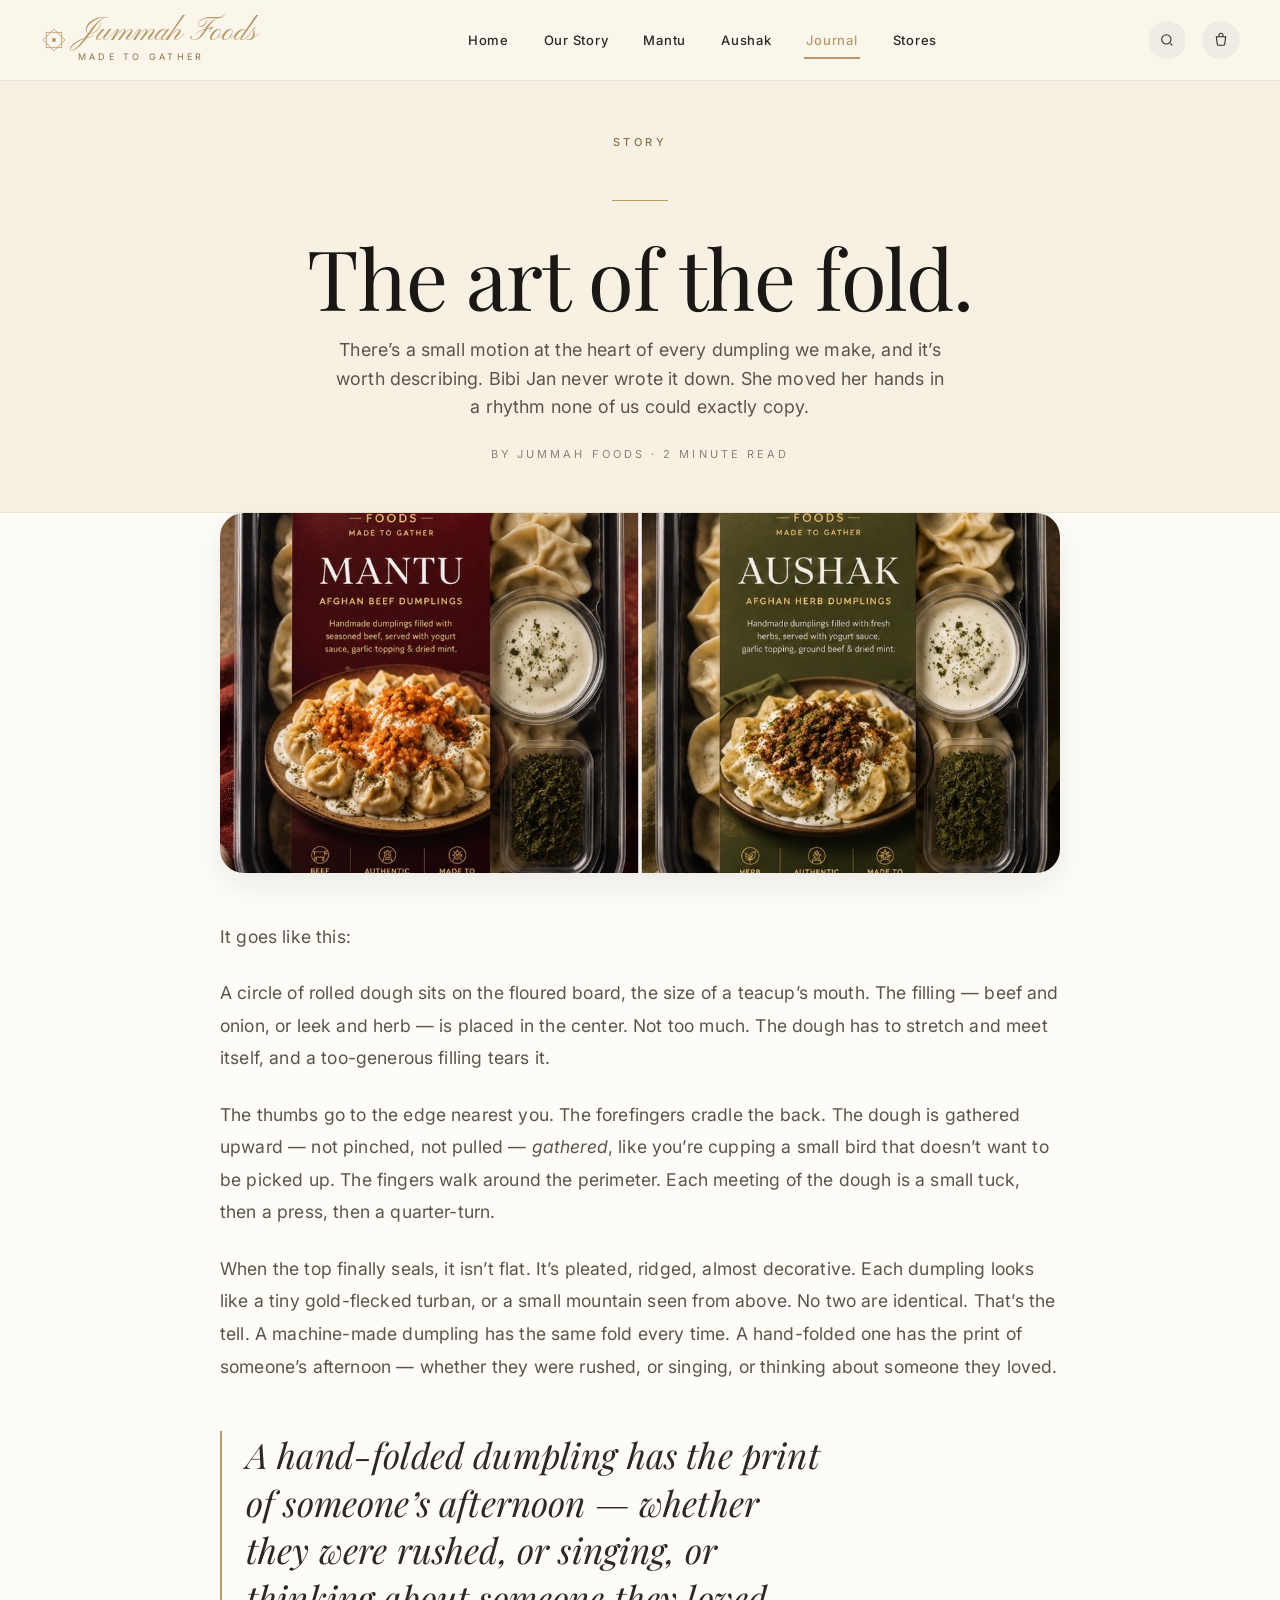
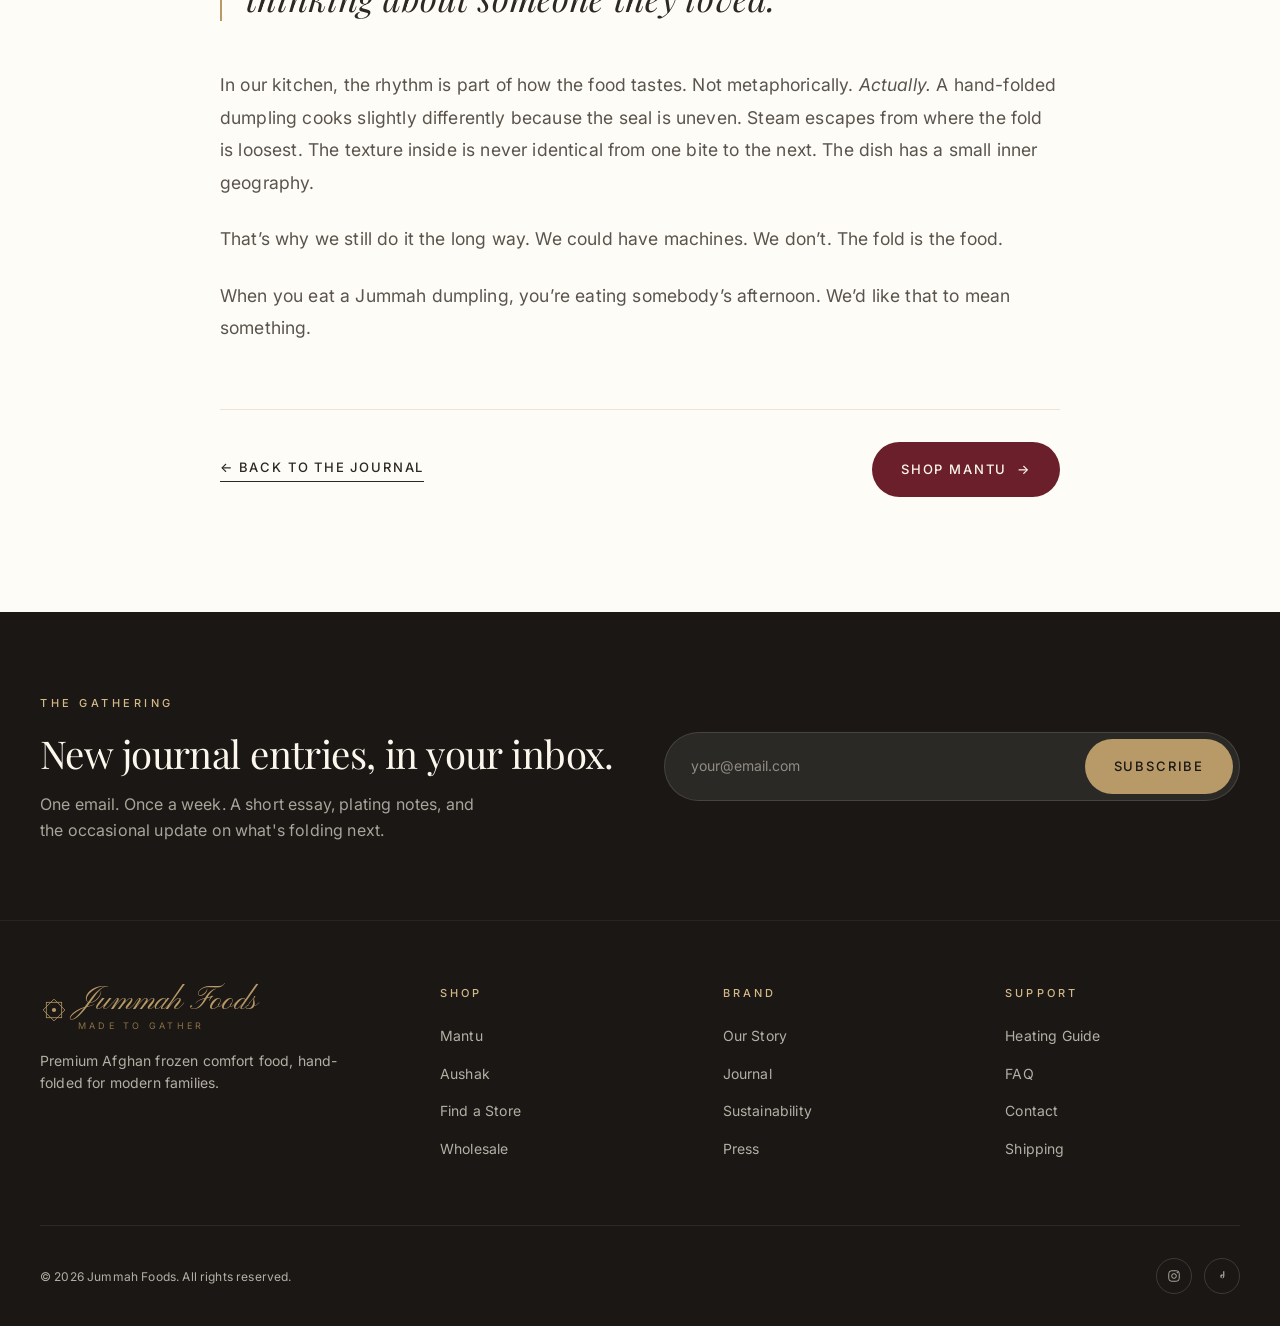
==== art-of-the-fold.html @ 75f4140c "Add 6 published journal articles + fix broken card structure" ====
<!doctype html>
<html lang="en">
<head>
  <meta charset="UTF-8" />
  <meta name="viewport" content="width=device-width, initial-scale=1, viewport-fit=cover" />
  <title>The art of the fold. — The Jummah Journal</title>
  <meta name="description" content="A short film, in words, of a single dumpling being folded — from a flat round of dough to a sealed pillow." />
  <link rel="canonical" href="https://jummahfoods.com/art-of-the-fold" />
  <meta property="og:title" content="The art of the fold. — The Jummah Journal" />
  <meta property="og:description" content="A short film, in words, of a single dumpling being folded — from a flat round of dough to a sealed pillow." />
  <meta property="og:type" content="article" />
  <meta property="og:url" content="https://jummahfoods.com/art-of-the-fold" />
  <meta property="og:image" content="https://jummahfoods.com/assets/packaging.jpg" />
  <meta name="twitter:card" content="summary_large_image" />
  <meta name="twitter:image" content="https://jummahfoods.com/assets/packaging.jpg" />
  <link rel="preconnect" href="https://fonts.googleapis.com" />
  <link rel="preconnect" href="https://fonts.gstatic.com" crossorigin />
  <link href="https://fonts.googleapis.com/css2?family=Playfair+Display:ital,wght@0,400;0,500;0,600;0,700;1,400;1,500&family=Inter:wght@300;400;500;600&family=Pinyon+Script&display=swap" rel="stylesheet" />
  <link rel="stylesheet" href="styles.css?v=1778366800" />
  <link rel="stylesheet" href="styles-extra.css?v=1778366800" />
  <style>.reveal{opacity:1!important;transform:none!important}</style>

  <svg width="0" height="0" style="position:absolute" aria-hidden="true">
    <defs>
      <symbol id="medallion" viewBox="0 0 40 40">
        <g fill="none" stroke="currentColor" stroke-width="1.1"><rect x="9" y="9" width="22" height="22"/><rect x="9" y="9" width="22" height="22" transform="rotate(45 20 20)"/></g>
        <circle cx="20" cy="20" r="3" fill="currentColor"/>
      </symbol>
    </defs>
  </svg>
</head>
<body>
  <header class="nav" role="banner">
    <div class="container nav-inner">
      <a class="brand" href="index.html"><svg class="brand-mark" viewBox="0 0 32 32" style="color:var(--gold)"><use href="#medallion"/></svg><span><span class="brand-name">Jummah Foods</span><span class="brand-tag">Made to Gather</span></span></a>
      <nav class="nav-links" aria-label="Main">
        <a href="index.html">Home</a>
        <a href="story.html">Our Story</a>
        <a href="mantu.html">Mantu</a>
        <a href="aushak.html">Aushak</a>
        <a href="recipes.html" class="active">Journal</a>
        <a href="stores.html">Stores</a>
      </nav>
      <div class="nav-cta">
        <button class="nav-icon" aria-label="Search"><svg viewBox="0 0 24 24" fill="none" stroke="currentColor" stroke-width="1.6"><circle cx="11" cy="11" r="7"/><path d="m20 20-3-3"/></svg></button>
        <button class="nav-icon cart" aria-label="Cart"><svg viewBox="0 0 24 24" fill="none" stroke="currentColor" stroke-width="1.6"><path d="M5 7h14l-1.5 11.5a2 2 0 0 1-2 1.5H8.5a2 2 0 0 1-2-1.5L5 7Z"/><path d="M9 7V5a3 3 0 0 1 6 0v2"/></svg></button>
        <button class="nav-toggle" aria-label="Menu"><svg viewBox="0 0 24 24" fill="none" stroke="currentColor" stroke-width="1.6"><path d="M4 7h16M4 12h16M4 17h16"/></svg></button>
      </div>
    </div>
  </header>

  <div class="mobile-menu" aria-hidden="true">
    <button class="mobile-menu-close" aria-label="Close menu"><svg viewBox="0 0 24 24" fill="none" stroke="currentColor" stroke-width="1.6" width="16" height="16"><path d="M6 6l12 12M18 6 6 18"/></svg></button>
    <nav><a href="index.html">Home</a><a href="story.html">Our Story</a><a href="mantu.html">Mantu</a><a href="aushak.html">Aushak</a><a href="recipes.html">Journal</a><a href="stores.html">Stores</a></nav>
  </div>

  <section class="page-hero">
    <div class="container-narrow">
      <span class="eyebrow">Story</span>
      <span class="gold-rule"></span>
      <h1>The art of the fold.</h1>
      <p class="lede">There&rsquo;s a small motion at the heart of every dumpling we make, and it&rsquo;s worth describing. Bibi Jan never wrote it down. She moved her hands in a rhythm none of us could exactly copy.</p>
      <div style="margin-top:1.5rem; font-size:11px; letter-spacing:0.28em; text-transform:uppercase; color:var(--slate);">By Jummah Foods &middot; 2 minute read</div>
    </div>
  </section>

  <section class="bg-paper" style="padding-top:0;">
    <div class="container-narrow">
      <div class="pkg-photo both" style="aspect-ratio:21/9; border-radius:var(--radius-lg); margin-bottom:3rem; box-shadow:var(--shadow-md);"></div>
      <div class="long-form">
        
<p>It goes like this:</p>

<p>A circle of rolled dough sits on the floured board, the size of a teacup&rsquo;s mouth. The filling &mdash; beef and onion, or leek and herb &mdash; is placed in the center. Not too much. The dough has to stretch and meet itself, and a too-generous filling tears it.</p>

<p>The thumbs go to the edge nearest you. The forefingers cradle the back. The dough is gathered upward &mdash; not pinched, not pulled &mdash; <em>gathered</em>, like you&rsquo;re cupping a small bird that doesn&rsquo;t want to be picked up. The fingers walk around the perimeter. Each meeting of the dough is a small tuck, then a press, then a quarter-turn.</p>

<p>When the top finally seals, it isn&rsquo;t flat. It&rsquo;s pleated, ridged, almost decorative. Each dumpling looks like a tiny gold-flecked turban, or a small mountain seen from above. No two are identical. That&rsquo;s the tell. A machine-made dumpling has the same fold every time. A hand-folded one has the print of someone&rsquo;s afternoon &mdash; whether they were rushed, or singing, or thinking about someone they loved.</p>

<div class="pull">A hand-folded dumpling has the print of someone&rsquo;s afternoon &mdash; whether they were rushed, or singing, or thinking about someone they loved.</div>

<p>In our kitchen, the rhythm is part of how the food tastes. Not metaphorically. <em>Actually.</em> A hand-folded dumpling cooks slightly differently because the seal is uneven. Steam escapes from where the fold is loosest. The texture inside is never identical from one bite to the next. The dish has a small inner geography.</p>

<p>That&rsquo;s why we still do it the long way. We could have machines. We don&rsquo;t. The fold is the food.</p>

<p>When you eat a Jummah dumpling, you&rsquo;re eating somebody&rsquo;s afternoon. We&rsquo;d like that to mean something.</p>

      </div>
      <div style="margin-top:4rem; padding-top:2rem; border-top:1px solid var(--bone); display:flex; justify-content:space-between; align-items:center; flex-wrap:wrap; gap:1rem;">
        <a href="recipes.html" class="link-underline">&larr; Back to the Journal</a>
        <a href="mantu.html" class="btn btn-burgundy">Shop Mantu <span class="arrow">&rarr;</span></a>
      </div>
    </div>
  </section>

  <section class="newsletter">
    <div class="container newsletter-inner">
      <div>
        <span class="eyebrow on-dark">The Gathering</span>
        <h3 style="margin-top:1rem">New journal entries, in your inbox.</h3>
        <p>One email. Once a week. A short essay, plating notes, and the occasional update on what's folding next.</p>
      </div>
      <form data-newsletter>
        <input type="email" required placeholder="your@email.com" aria-label="Email address" />
        <button type="submit" class="btn btn-gold">Subscribe</button>
      </form>
    </div>
  </section>

  <footer class="footer">
    <div class="container">
      <div class="footer-grid">
        <div class="footer-brand">
          <a class="brand" href="index.html"><svg class="brand-mark" viewBox="0 0 32 32" style="color:var(--gold)"><use href="#medallion"/></svg><span><span class="brand-name">Jummah Foods</span><span class="brand-tag">Made to Gather</span></span></a>
          <p>Premium Afghan frozen comfort food, hand-folded for modern families.</p>
        </div>
        <div><h5>Shop</h5><ul><li><a href="mantu.html">Mantu</a></li><li><a href="aushak.html">Aushak</a></li><li><a href="stores.html">Find a Store</a></li><li><a href="#">Wholesale</a></li></ul></div>
        <div><h5>Brand</h5><ul><li><a href="story.html">Our Story</a></li><li><a href="recipes.html">Journal</a></li><li><a href="#">Sustainability</a></li><li><a href="#">Press</a></li></ul></div>
        <div><h5>Support</h5><ul><li><a href="#">Heating Guide</a></li><li><a href="#">FAQ</a></li><li><a href="#">Contact</a></li><li><a href="#">Shipping</a></li></ul></div>
      </div>
      <div class="footer-bottom">
        <span>&copy; <span data-year>2026</span> Jummah Foods. All rights reserved.</span>
        <div class="footer-social">
          <a href="#" aria-label="Instagram"><svg viewBox="0 0 24 24" fill="none" stroke="currentColor" stroke-width="1.6"><rect x="3" y="3" width="18" height="18" rx="5"/><circle cx="12" cy="12" r="4"/><circle cx="17.5" cy="6.5" r="0.5" fill="currentColor"/></svg></a>
          <a href="#" aria-label="TikTok"><svg viewBox="0 0 24 24" fill="currentColor"><path d="M16 4v8.5a3.5 3.5 0 1 1-3.5-3.5h.5V12h-.5a1.5 1.5 0 1 0 1.5 1.5V4h2Z"/></svg></a>
        </div>
      </div>
    </div>
  </footer>
</body>
</html>
---- styles.css ----
/* ==========================================================================
   Jummah Foods — Made to Gather
   Premium Afghan frozen comfort food brand
   ========================================================================== */

:root {
  /* Brand palette */
  --burgundy: #6b1f2a;
  --burgundy-deep: #4a141c;
  --burgundy-soft: #8a3340;
  --sage: #7a8b5c;
  --sage-deep: #5a6b3f;
  --sage-soft: #97a577;

  --cream: #f7f1e3;
  --ivory: #fbf7ec;
  --paper: #fefcf6;
  --bone: #ede5d3;

  --black: #1a1714;
  --charcoal: #2c2824;
  --graphite: #5a544c;
  --slate: #8b8378;

  --gold: #b89968;
  --gold-light: #d4b988;
  --gold-deep: #8d7244;

  --shadow-sm: 0 2px 8px rgba(26, 23, 20, 0.04);
  --shadow-md: 0 12px 32px rgba(26, 23, 20, 0.08);
  --shadow-lg: 0 24px 64px rgba(26, 23, 20, 0.12);
  --shadow-xl: 0 40px 100px rgba(26, 23, 20, 0.18);

  --radius-sm: 6px;
  --radius-md: 14px;
  --radius-lg: 24px;
  --radius-xl: 36px;

  --ease: cubic-bezier(0.22, 0.61, 0.36, 1);
  --ease-slow: cubic-bezier(0.16, 1, 0.3, 1);

  --max: 1320px;
  --max-narrow: 920px;
  --gutter: clamp(1.25rem, 4vw, 2.5rem);

  --font-serif: "Playfair Display", "Cormorant Garamond", Georgia, "Times New Roman", serif;
  --font-display: "Playfair Display", Georgia, serif;
  --font-script: "Pinyon Script", "Great Vibes", cursive;
  --font-sans: "Inter", "Helvetica Neue", Helvetica, Arial, sans-serif;
  --font-mono: "JetBrains Mono", "SF Mono", Menlo, monospace;
}

/* ----- Reset ----- */
*, *::before, *::after { box-sizing: border-box; }
html { scroll-behavior: smooth; -webkit-font-smoothing: antialiased; -moz-osx-font-smoothing: grayscale; }
body {
  margin: 0;
  font-family: var(--font-sans);
  font-weight: 400;
  font-size: 16px;
  line-height: 1.6;
  color: var(--charcoal);
  background: var(--paper);
  letter-spacing: 0.01em;
  overflow-x: hidden;
}
img, picture, svg, video { display: block; max-width: 100%; }
a { color: inherit; text-decoration: none; }
button { font: inherit; cursor: pointer; border: none; background: none; color: inherit; }
input, textarea, select { font: inherit; color: inherit; }
ul, ol { list-style: none; padding: 0; margin: 0; }
h1, h2, h3, h4, h5, h6, p { margin: 0; }

/* ----- Typography ----- */
.serif { font-family: var(--font-serif); font-weight: 400; }
.eyebrow {
  font-family: var(--font-sans);
  font-size: 11px;
  font-weight: 500;
  letter-spacing: 0.32em;
  text-transform: uppercase;
  color: var(--gold-deep);
}
.eyebrow.on-dark { color: var(--gold-light); }

h1, h2, h3, h4 {
  font-family: var(--font-serif);
  font-weight: 600;
  letter-spacing: -0.015em;
  line-height: 1.05;
  color: var(--black);
}
h1 { font-size: clamp(2.75rem, 6.5vw, 6rem); font-weight: 700; }
h2 { font-size: clamp(2rem, 4.2vw, 3.8rem); line-height: 1.1; font-weight: 600; }
h3 { font-size: clamp(1.5rem, 2.4vw, 2.2rem); line-height: 1.2; font-weight: 500; }
h4 { font-size: 1.2rem; line-height: 1.3; font-weight: 500; }

.lede {
  font-size: clamp(1.05rem, 1.4vw, 1.25rem);
  line-height: 1.6;
  color: var(--graphite);
  max-width: 56ch;
}
.muted { color: var(--graphite); }

/* ----- Layout ----- */
.container {
  width: 100%;
  max-width: var(--max);
  margin: 0 auto;
  padding-left: var(--gutter);
  padding-right: var(--gutter);
}
.container-narrow {
  width: 100%;
  max-width: var(--max-narrow);
  margin: 0 auto;
  padding-left: var(--gutter);
  padding-right: var(--gutter);
}
section { padding: clamp(4rem, 9vw, 8rem) 0; }
.section-tight { padding: clamp(3rem, 6vw, 5rem) 0; }

.bg-cream { background: var(--cream); }
.bg-ivory { background: var(--ivory); }
.bg-paper { background: var(--paper); }
.bg-bone  { background: var(--bone); }
.bg-black { background: var(--black); color: var(--bone); }
.bg-burgundy { background: var(--burgundy); color: var(--ivory); }
.bg-sage { background: var(--sage); color: var(--ivory); }

.bg-black h1, .bg-black h2, .bg-black h3, .bg-black h4,
.bg-burgundy h1, .bg-burgundy h2, .bg-burgundy h3,
.bg-sage h1, .bg-sage h2, .bg-sage h3 { color: inherit; }

/* ----- Buttons ----- */
.btn {
  display: inline-flex;
  align-items: center;
  gap: 10px;
  padding: 16px 28px;
  border-radius: 999px;
  font-family: var(--font-sans);
  font-size: 13px;
  font-weight: 500;
  letter-spacing: 0.14em;
  text-transform: uppercase;
  transition: all 0.4s var(--ease);
  border: 1px solid transparent;
  white-space: nowrap;
}
.btn .arrow { transition: transform 0.4s var(--ease); }
.btn:hover .arrow { transform: translateX(4px); }

.btn-dark { background: var(--black); color: var(--ivory); }
.btn-dark:hover { background: var(--burgundy); transform: translateY(-2px); box-shadow: var(--shadow-md); }

.btn-light { background: var(--ivory); color: var(--black); border-color: var(--bone); }
.btn-light:hover { background: var(--paper); transform: translateY(-2px); box-shadow: var(--shadow-md); }

.btn-gold { background: var(--gold); color: var(--black); }
.btn-gold:hover { background: var(--gold-light); transform: translateY(-2px); box-shadow: var(--shadow-md); }

.btn-ghost { background: transparent; color: inherit; border-color: currentColor; }
.btn-ghost:hover { background: rgba(255,255,255,0.08); }

.btn-outline {
  background: transparent;
  color: var(--ivory);
  border: 1px solid rgba(255,255,255,0.35);
  padding: 18px 36px;
  border-radius: 0;
  letter-spacing: 0.18em;
}
.btn-outline:hover {
  background: var(--gold);
  color: var(--black);
  border-color: var(--gold);
  transform: none;
}
.btn-outline-dark {
  background: transparent;
  color: var(--charcoal);
  border: 1px solid var(--charcoal);
  padding: 18px 36px;
  border-radius: 0;
  letter-spacing: 0.18em;
}
.btn-outline-dark:hover { background: var(--charcoal); color: var(--ivory); }

.btn-burgundy { background: var(--burgundy); color: var(--ivory); }
.btn-burgundy:hover { background: var(--burgundy-deep); transform: translateY(-2px); box-shadow: var(--shadow-md); }
.btn-sage { background: var(--sage); color: var(--ivory); }
.btn-sage:hover { background: var(--sage-deep); transform: translateY(-2px); box-shadow: var(--shadow-md); }

.link-underline {
  display: inline-flex;
  align-items: center;
  gap: 8px;
  font-size: 13px;
  letter-spacing: 0.14em;
  text-transform: uppercase;
  font-weight: 500;
  border-bottom: 1px solid currentColor;
  padding-bottom: 4px;
  transition: gap 0.3s var(--ease);
}
.link-underline:hover { gap: 14px; }

/* ----- Navigation ----- */
.nav {
  position: fixed;
  top: 0;
  left: 0;
  right: 0;
  z-index: 100;
  padding: 16px 0;
  transition: all 0.4s var(--ease);
  background: #faf6ec;
  border-bottom: 1px solid rgba(26, 23, 20, 0.08);
}
.nav.on-dark {
  background: #1a1714;
  border-bottom: 1px solid rgba(255, 255, 255, 0.06);
  padding: 16px 0;
}
.nav.scrolled, .nav.scrolled.on-dark {
  padding: 12px 0;
}
.nav-inner {
  display: flex;
  align-items: center;
  justify-content: space-between;
  gap: 2rem;
}
.brand {
  display: flex;
  align-items: center;
  gap: 10px;
  color: var(--black);
}
.brand-mark { width: 28px; height: 28px; }
.brand-name {
  font-family: var(--font-script);
  font-weight: 400;
  font-size: 2rem;
  line-height: 1;
  color: var(--gold);
  letter-spacing: 0;
}
.brand-tag {
  display: block;
  font-family: var(--font-sans);
  font-size: 9px;
  letter-spacing: 0.36em;
  text-transform: uppercase;
  color: var(--gold-deep);
  margin-top: 2px;
}
.nav-links {
  display: flex;
  align-items: center;
  gap: clamp(1rem, 2.4vw, 2.4rem);
}
.nav-links a {
  font-size: 13px;
  letter-spacing: 0.06em;
  font-weight: 500;
  color: var(--charcoal);
  position: relative;
  padding: 6px 2px;
  transition: color 0.3s var(--ease);
}
.nav-links a::after {
  content: "";
  position: absolute;
  left: 0;
  bottom: -2px;
  width: 0;
  height: 2px;
  background: var(--gold);
  transition: width 0.4s var(--ease);
}
.nav-links a:hover::after, .nav-links a.active::after { width: 100%; }
.nav-links a.active { color: var(--gold); }
.nav-cta {
  display: flex;
  align-items: center;
  gap: 1rem;
}
.nav-icon {
  width: 38px;
  height: 38px;
  border-radius: 999px;
  display: grid;
  place-items: center;
  background: rgba(26, 23, 20, 0.04);
  transition: background 0.3s var(--ease);
}
.nav-icon:hover { background: rgba(26, 23, 20, 0.1); }
.nav-icon svg { width: 16px; height: 16px; }
.nav-toggle {
  display: none;
  width: 40px;
  height: 40px;
  border-radius: 999px;
  background: var(--black);
  color: var(--ivory);
  align-items: center;
  justify-content: center;
}

/* nav on dark hero */
.nav.on-dark .brand,
.nav.on-dark .nav-links a { color: var(--ivory); }
.nav.on-dark .nav-icon { background: rgba(255,255,255,0.1); }
.nav.on-dark .nav-icon:hover { background: rgba(255,255,255,0.2); }
.nav.scrolled.on-dark .brand,
.nav.scrolled.on-dark .nav-links a { color: var(--charcoal); }
.nav.scrolled.on-dark .nav-icon { background: rgba(26,23,20,0.04); }

@media (max-width: 880px) {
  .nav-links { display: none; }
  .nav-toggle { display: flex; }
  .nav-cta .nav-icon:not(.cart) { display: none; }
}

.mobile-menu {
  position: fixed;
  inset: 0;
  background: var(--paper);
  z-index: 200;
  padding: 80px 32px 40px;
  transform: translateY(-100%);
  transition: transform 0.5s var(--ease);
  display: flex;
  flex-direction: column;
}
.mobile-menu.open { transform: translateY(0); }
.mobile-menu-close {
  position: absolute;
  top: 22px;
  right: 22px;
  width: 40px;
  height: 40px;
  border-radius: 999px;
  background: var(--black);
  color: var(--ivory);
  display: grid;
  place-items: center;
}
.mobile-menu nav { display: flex; flex-direction: column; gap: 8px; margin-top: 1rem; }
.mobile-menu nav a {
  font-family: var(--font-serif);
  font-size: 2rem;
  color: var(--black);
  padding: 14px 0;
  border-bottom: 1px solid var(--bone);
}

/* ----- Hero (dark, asymmetric) ----- */
.hero {
  position: relative;
  min-height: 100vh;
  background: var(--black);
  color: var(--ivory);
  overflow: hidden;
  padding-top: 8rem;
  padding-bottom: 4rem;
  display: flex;
  align-items: center;
}
.hero::before {
  /* Subtle radial vignette */
  content: "";
  position: absolute;
  inset: 0;
  background: radial-gradient(circle at 30% 50%, rgba(184,153,104,0.08), transparent 55%);
  pointer-events: none;
}
.hero-grid {
  position: relative;
  display: grid;
  grid-template-columns: 1fr 1.05fr;
  gap: clamp(2rem, 4vw, 5rem);
  align-items: center;
  width: 100%;
  z-index: 2;
}
@media (max-width: 920px) {
  .hero-grid { grid-template-columns: 1fr; }
}
.hero-text { padding: 2rem 0; }
.hero-eyebrow {
  font-size: 11px;
  letter-spacing: 0.4em;
  text-transform: uppercase;
  color: var(--gold-light);
  margin-bottom: 1.5rem;
  display: inline-flex;
  align-items: center;
  gap: 12px;
}
.hero-eyebrow::before {
  content: "";
  width: 32px;
  height: 1px;
  background: var(--gold);
}
.hero h1 {
  color: var(--ivory);
  margin-bottom: 1.75rem;
  font-weight: 700;
  font-size: clamp(2.75rem, 6.5vw, 5.6rem);
  line-height: 1.05;
  letter-spacing: -0.015em;
}
.hero h1 em {
  font-style: italic;
  color: var(--gold-light);
  font-weight: 400;
}
.hero h1 .lined {
  display: block;
  font-style: italic;
  font-weight: 400;
  color: var(--gold-light);
  font-size: 0.85em;
  margin-top: 4px;
}
.hero-text p {
  font-size: clamp(1rem, 1.2vw, 1.1rem);
  max-width: 44ch;
  color: rgba(255,255,255,0.7);
  margin-bottom: 2.5rem;
  line-height: 1.7;
}
.hero-actions {
  display: flex;
  gap: 1rem;
  flex-wrap: wrap;
}
.hero-image-wrap {
  position: relative;
  display: grid;
  place-items: center;
  padding: 2rem 0;
}
.hero-package {
  width: 100%;
  max-width: 600px;
  height: auto;
  border-radius: var(--radius-lg);
  filter: drop-shadow(0 50px 90px rgba(0,0,0,0.6)) drop-shadow(0 0 60px rgba(184,153,104,0.12));
  position: relative;
  z-index: 2;
  transform: rotate(-1deg);
  transition: transform 0.8s var(--ease-slow);
}
.hero-image-wrap:hover .hero-package { transform: rotate(0); }
@media (max-width: 920px) { .hero-package { max-width: 90%; transform: none; } }
.hero-orbits {
  position: absolute;
  inset: 0;
  pointer-events: none;
  z-index: 1;
  width: 100%;
  height: 100%;
}
.hero-orbits circle {
  fill: none;
  stroke: rgba(184,153,104,0.18);
  stroke-dasharray: 2 6;
}
@media (max-width: 920px) {
  .hero-package { max-width: 320px; transform: none; }
}
.hero-stats {
  position: absolute;
  bottom: 2.5rem;
  left: var(--gutter);
  z-index: 3;
  display: flex;
  gap: 3rem;
  font-size: 11px;
  letter-spacing: 0.28em;
  text-transform: uppercase;
  color: rgba(255,255,255,0.5);
}
.hero-stats div {
  display: flex;
  flex-direction: column;
  gap: 6px;
}
.hero-stats .num {
  font-family: var(--font-serif);
  font-size: 1.6rem;
  letter-spacing: 0;
  color: var(--gold-light);
  font-style: italic;
  font-weight: 400;
  text-transform: none;
}
.hero-scroll {
  position: absolute;
  right: var(--gutter);
  bottom: 2.5rem;
  z-index: 3;
  font-size: 10px;
  letter-spacing: 0.36em;
  text-transform: uppercase;
  color: rgba(255,255,255,0.5);
  display: flex;
  align-items: center;
  gap: 14px;
  writing-mode: vertical-rl;
}
.hero-scroll::after {
  content: "";
  width: 1px;
  height: 60px;
  background: linear-gradient(180deg, rgba(255,255,255,0.4), transparent);
  animation: scrollHint 2.4s ease-in-out infinite;
}
@keyframes scrollHint {
  0%, 100% { transform: scaleY(1); transform-origin: top; }
  50% { transform: scaleY(0.4); transform-origin: top; }
}
@media (max-width: 760px) { .hero-stats, .hero-scroll { display: none; } }

/* Adapt nav for dark hero — keep solid dark, no transparency */
.hero ~ .nav, .nav.on-dark { background: #1a1714; }
.nav.on-dark .brand-name { color: var(--gold); }
.nav.on-dark .brand-tag { color: rgba(184,153,104,0.7); }
.nav.on-dark .nav-links a { color: rgba(245,239,226,0.85); }
.nav.on-dark .nav-links a:hover { color: var(--ivory); }
.nav.on-dark .nav-links a.active { color: var(--gold-light); }
.nav.on-dark .nav-icon { background: rgba(255,255,255,0.06); color: var(--ivory); }
.nav.on-dark .nav-icon:hover { background: rgba(255,255,255,0.14); }
.nav.scrolled.on-dark { background: #1a1714; }
.nav.scrolled.on-dark .brand-name { color: var(--gold); }
.nav.scrolled.on-dark .nav-links a { color: rgba(245,239,226,0.85); }
.nav.scrolled.on-dark .nav-icon { background: rgba(255,255,255,0.06); color: var(--ivory); }

/* ----- Marquee ----- */
.marquee {
  background: var(--black);
  color: var(--bone);
  padding: 18px 0;
  overflow: hidden;
  border-top: 1px solid rgba(255,255,255,0.08);
  border-bottom: 1px solid rgba(255,255,255,0.08);
}
.marquee-track {
  display: flex;
  gap: 4rem;
  animation: marqueeScroll 38s linear infinite;
  white-space: nowrap;
}
.marquee-track span {
  font-size: 11px;
  letter-spacing: 0.4em;
  text-transform: uppercase;
  color: rgba(245, 239, 226, 0.7);
  display: inline-flex;
  align-items: center;
  gap: 4rem;
}
.marquee-track .dot { color: var(--gold); }
@keyframes marqueeScroll {
  from { transform: translateX(0); }
  to { transform: translateX(-50%); }
}

/* ----- Section header ----- */
.section-head {
  display: grid;
  grid-template-columns: 1fr 1.4fr;
  gap: clamp(1.5rem, 4vw, 4rem);
  margin-bottom: clamp(2.5rem, 5vw, 4rem);
  align-items: end;
}
.section-head-stack { display: flex; flex-direction: column; gap: 14px; }
.section-head h2 { max-width: 18ch; }
.section-head .lede { margin-top: 1rem; }
@media (max-width: 760px) {
  .section-head { grid-template-columns: 1fr; }
}

/* ----- Featured products ----- */
.products-grid {
  display: grid;
  grid-template-columns: 1fr 1fr;
  gap: clamp(1.25rem, 2.5vw, 2rem);
}
@media (max-width: 760px) { .products-grid { grid-template-columns: 1fr; } }

.product-card {
  position: relative;
  border-radius: var(--radius-lg);
  overflow: hidden;
  min-height: 640px;
  display: flex;
  flex-direction: column;
  justify-content: space-between;
  padding: 2.5rem;
  color: var(--ivory);
  isolation: isolate;
  transition: transform 0.6s var(--ease-slow);
}
.product-card::before {
  content: "";
  position: absolute;
  inset: 0;
  background: var(--card-bg, linear-gradient(135deg, var(--burgundy) 0%, var(--burgundy-deep) 100%));
  z-index: -2;
}
.product-card::after {
  content: "";
  position: absolute;
  inset: 0;
  background-image: var(--card-image);
  background-size: cover;
  background-position: center;
  opacity: 0.55;
  mix-blend-mode: overlay;
  z-index: -1;
  transition: transform 1.2s var(--ease-slow), opacity 0.6s var(--ease);
}
.product-card:hover { transform: translateY(-6px); }
.product-card:hover::after { transform: scale(1.06); opacity: 0.7; }

.product-card.mantu { --card-bg: linear-gradient(135deg, #6b1f2a 0%, #3a1018 80%); }
.product-card.aushak { --card-bg: linear-gradient(135deg, #7a8b5c 0%, #455331 80%); }

.product-tag {
  display: inline-flex;
  align-items: center;
  gap: 8px;
  font-size: 11px;
  letter-spacing: 0.36em;
  text-transform: uppercase;
  color: var(--gold-light);
  font-weight: 500;
}
.product-tag::before {
  content: "";
  width: 24px;
  height: 1px;
  background: var(--gold-light);
}
.product-card h3 {
  font-size: clamp(2.5rem, 4.4vw, 4rem);
  color: var(--ivory);
  margin-top: 1.5rem;
  font-weight: 300;
  letter-spacing: -0.01em;
}
.product-card .desc {
  margin-top: 1.25rem;
  max-width: 32ch;
  color: rgba(255,255,255,0.78);
  font-size: 0.98rem;
}
.product-foot {
  display: flex;
  align-items: end;
  justify-content: space-between;
  gap: 1rem;
  margin-top: 2.5rem;
}
.product-price {
  font-family: var(--font-serif);
  font-size: 1.6rem;
  color: var(--ivory);
}
.product-price small {
  display: block;
  font-family: var(--font-sans);
  font-size: 11px;
  letter-spacing: 0.24em;
  text-transform: uppercase;
  color: rgba(255,255,255,0.55);
  margin-top: 4px;
}

/* ----- Brand story split ----- */
.split {
  display: grid;
  grid-template-columns: 1fr 1fr;
  gap: clamp(2rem, 5vw, 5rem);
  align-items: center;
}
.split.reverse > :first-child { order: 2; }
@media (max-width: 880px) {
  .split { grid-template-columns: 1fr; }
  .split.reverse > :first-child { order: 0; }
}
.split-image {
  position: relative;
  border-radius: var(--radius-lg);
  overflow: hidden;
  aspect-ratio: 4 / 5;
  background-size: cover;
  background-position: center;
  box-shadow: var(--shadow-lg);
}
.split-image::after {
  content: "";
  position: absolute;
  inset: 0;
  background: linear-gradient(180deg, transparent 60%, rgba(26,23,20,0.25));
}
.split-text { padding: 1rem 0; }
.split-text h2 { margin-bottom: 1.5rem; }
.split-text p { color: var(--graphite); font-size: 1.05rem; line-height: 1.75; max-width: 52ch; margin-bottom: 1.25rem; }
.split-text .signature {
  font-family: var(--font-serif);
  font-style: italic;
  font-size: 1.15rem;
  color: var(--charcoal);
  margin-top: 2rem;
}
.split-text .signature small {
  display: block;
  font-family: var(--font-sans);
  font-size: 11px;
  letter-spacing: 0.24em;
  text-transform: uppercase;
  color: var(--slate);
  margin-top: 4px;
  font-style: normal;
}

/* ----- How it works ----- */
.how-grid {
  display: grid;
  grid-template-columns: repeat(3, 1fr);
  gap: clamp(1.5rem, 3vw, 3rem);
}
@media (max-width: 800px) { .how-grid { grid-template-columns: 1fr; } }
.how-card {
  background: var(--paper);
  border: 1px solid var(--bone);
  border-radius: var(--radius-lg);
  padding: 2.5rem 2rem;
  position: relative;
  transition: transform 0.5s var(--ease), box-shadow 0.5s var(--ease);
}
.how-card:hover { transform: translateY(-4px); box-shadow: var(--shadow-md); }
.how-num {
  font-family: var(--font-serif);
  font-size: 4rem;
  color: var(--gold);
  font-weight: 300;
  line-height: 1;
  margin-bottom: 1.5rem;
}
.how-card h3 { margin-bottom: 0.75rem; }
.how-card p { color: var(--graphite); font-size: 0.98rem; }

/* ----- Ingredients ----- */
.ingredients {
  display: grid;
  grid-template-columns: repeat(4, 1fr);
  gap: 1.25rem;
}
@media (max-width: 880px) { .ingredients { grid-template-columns: repeat(2, 1fr); } }
.ingredient {
  border-radius: var(--radius-md);
  overflow: hidden;
  position: relative;
  aspect-ratio: 3 / 4;
  background-size: cover;
  background-position: center;
  display: flex;
  align-items: end;
  padding: 1.5rem;
  color: var(--ivory);
  transition: transform 0.6s var(--ease-slow);
}
.ingredient::after {
  content: "";
  position: absolute;
  inset: 0;
  background: linear-gradient(180deg, transparent 40%, rgba(26,23,20,0.85));
}
.ingredient > * { position: relative; z-index: 1; }
.ingredient:hover { transform: translateY(-4px); }
.ingredient h4 { color: var(--ivory); font-size: 1.4rem; }
.ingredient small {
  display: block;
  font-size: 11px;
  letter-spacing: 0.28em;
  text-transform: uppercase;
  color: var(--gold-light);
  margin-bottom: 6px;
}

/* ----- Retail / grocery ----- */
.retail {
  background: var(--black);
  color: var(--bone);
  border-radius: var(--radius-xl);
  padding: clamp(3rem, 6vw, 6rem);
  display: grid;
  grid-template-columns: 1.1fr 1fr;
  gap: clamp(2rem, 5vw, 5rem);
  align-items: center;
  overflow: hidden;
  position: relative;
}
@media (max-width: 880px) { .retail { grid-template-columns: 1fr; } }
.retail h2 { color: var(--ivory); }
.retail p { color: rgba(245,239,226,0.7); margin-top: 1.5rem; max-width: 50ch; line-height: 1.75; }
.retail-stats {
  margin-top: 2.5rem;
  display: grid;
  grid-template-columns: repeat(3, 1fr);
  gap: 1.5rem;
  border-top: 1px solid rgba(255,255,255,0.1);
  padding-top: 2rem;
}
.retail-stat .num {
  font-family: var(--font-serif);
  font-size: clamp(2rem, 3vw, 2.8rem);
  color: var(--gold-light);
  font-weight: 300;
  line-height: 1;
}
.retail-stat .lbl {
  font-size: 11px;
  letter-spacing: 0.24em;
  text-transform: uppercase;
  color: rgba(255,255,255,0.55);
  margin-top: 8px;
}
.retail-image {
  border-radius: var(--radius-lg);
  overflow: hidden;
  aspect-ratio: 4 / 5;
  background-size: cover;
  background-position: center;
  box-shadow: var(--shadow-xl);
}

/* ----- Testimonials ----- */
.tcards {
  display: grid;
  grid-template-columns: repeat(3, 1fr);
  gap: 1.5rem;
}
@media (max-width: 880px) { .tcards { grid-template-columns: 1fr; } }
.tcard {
  background: var(--paper);
  border: 1px solid var(--bone);
  border-radius: var(--radius-lg);
  padding: 2rem;
  display: flex;
  flex-direction: column;
  gap: 1.5rem;
  transition: transform 0.5s var(--ease), box-shadow 0.5s var(--ease);
}
.tcard:hover { transform: translateY(-4px); box-shadow: var(--shadow-md); }
.stars { color: var(--gold); font-size: 14px; letter-spacing: 4px; }
.tcard blockquote {
  font-family: var(--font-serif);
  font-size: 1.3rem;
  line-height: 1.45;
  color: var(--charcoal);
  margin: 0;
  font-weight: 400;
}
.tcite { display: flex; align-items: center; gap: 12px; margin-top: auto; }
.tcite-avatar {
  width: 42px;
  height: 42px;
  border-radius: 999px;
  background: var(--bone);
  display: grid;
  place-items: center;
  font-family: var(--font-serif);
  color: var(--charcoal);
  font-size: 1rem;
}
.tcite-meta .name { font-size: 14px; font-weight: 500; color: var(--charcoal); }
.tcite-meta .loc { font-size: 12px; color: var(--slate); }

/* ----- Final CTA ----- */
.cta-final {
  text-align: center;
  padding: clamp(5rem, 10vw, 9rem) 0;
  background: linear-gradient(180deg, var(--cream), var(--bone));
  position: relative;
  overflow: hidden;
}
.cta-final h2 {
  font-size: clamp(2.5rem, 6vw, 5rem);
  font-weight: 300;
  max-width: 16ch;
  margin: 0 auto 2rem;
  line-height: 1.1;
}
.cta-final h2 em { color: var(--burgundy); font-style: italic; }
.cta-final .lede { margin: 0 auto 2.5rem; }
.cta-final-ornament {
  display: block;
  margin: 0 auto 2rem;
  width: 56px;
  height: 56px;
  color: var(--gold);
}

/* ----- Newsletter ----- */
.newsletter {
  background: var(--black);
  color: var(--bone);
  padding: clamp(3rem, 6vw, 5rem) 0;
}
.newsletter-inner {
  display: grid;
  grid-template-columns: 1fr 1fr;
  gap: 3rem;
  align-items: center;
}
@media (max-width: 800px) { .newsletter-inner { grid-template-columns: 1fr; } }
.newsletter h3 { color: var(--ivory); font-size: clamp(1.8rem, 3vw, 2.6rem); font-weight: 300; }
.newsletter p { color: rgba(245,239,226,0.65); margin-top: 1rem; max-width: 44ch; }
.newsletter form {
  display: flex;
  gap: 8px;
  background: rgba(255,255,255,0.08);
  border: 1px solid rgba(255,255,255,0.12);
  border-radius: 999px;
  padding: 6px;
  align-items: center;
}
.newsletter input {
  flex: 1;
  background: transparent;
  border: none;
  outline: none;
  padding: 14px 20px;
  color: var(--ivory);
  font-size: 14px;
}
.newsletter input::placeholder { color: rgba(245,239,226,0.5); }

/* ----- Footer ----- */
.footer {
  background: var(--black);
  color: rgba(245,239,226,0.7);
  padding: clamp(3rem, 5vw, 5rem) 0 2rem;
  border-top: 1px solid rgba(255,255,255,0.06);
}
.footer-grid {
  display: grid;
  grid-template-columns: 1.5fr 1fr 1fr 1fr;
  gap: 3rem;
  margin-bottom: 4rem;
}
@media (max-width: 800px) { .footer-grid { grid-template-columns: 1fr 1fr; gap: 2rem; } }
.footer h5 {
  font-family: var(--font-sans);
  font-size: 11px;
  letter-spacing: 0.28em;
  text-transform: uppercase;
  color: var(--gold-light);
  margin-bottom: 1.25rem;
  font-weight: 500;
}
.footer ul { display: flex; flex-direction: column; gap: 12px; }
.footer ul a { font-size: 14px; transition: color 0.3s var(--ease); }
.footer ul a:hover { color: var(--ivory); }
.footer-brand .brand { color: var(--ivory); margin-bottom: 1rem; }
.footer-brand p { font-size: 14px; max-width: 36ch; line-height: 1.6; }
.footer-bottom {
  display: flex;
  align-items: center;
  justify-content: space-between;
  padding-top: 2rem;
  border-top: 1px solid rgba(255,255,255,0.08);
  font-size: 12px;
  flex-wrap: wrap;
  gap: 1rem;
}
.footer-social { display: flex; gap: 12px; }
.footer-social a {
  width: 36px;
  height: 36px;
  border-radius: 999px;
  border: 1px solid rgba(255,255,255,0.15);
  display: grid;
  place-items: center;
  transition: all 0.3s var(--ease);
}
.footer-social a:hover { background: var(--gold); color: var(--black); border-color: var(--gold); }
.footer-social svg { width: 14px; height: 14px; }

/* ----- Reveal animations ----- */
.reveal {
  opacity: 1;
  transform: none;
  transition: opacity 1s var(--ease-slow), transform 1s var(--ease-slow);
}
.reveal.in {
  opacity: 1;
  transform: none;
}
.reveal-delay-1 { transition-delay: 0.1s; }
.reveal-delay-2 { transition-delay: 0.2s; }
.reveal-delay-3 { transition-delay: 0.3s; }
.reveal-delay-4 { transition-delay: 0.4s; }

@media (prefers-reduced-motion: reduce) {
  *, *::before, *::after {
    animation-duration: 0.001ms !important;
    animation-iteration-count: 1 !important;
    transition-duration: 0.001ms !important;
  }
  .reveal { opacity: 1; transform: none; }
}

/* ----- Product page ----- */
.pdp-hero {
  padding-top: 7rem;
  padding-bottom: 4rem;
}
.pdp-grid {
  display: grid;
  grid-template-columns: 1.05fr 1fr;
  gap: clamp(2rem, 5vw, 5rem);
  align-items: start;
}
@media (max-width: 880px) { .pdp-grid { grid-template-columns: 1fr; } }
.pdp-image {
  border-radius: var(--radius-lg);
  overflow: hidden;
  aspect-ratio: 4 / 5;
  background-size: cover;
  background-position: center;
  position: sticky;
  top: 100px;
  box-shadow: var(--shadow-lg);
}
.pdp-info { padding: 1rem 0; }
.pdp-info .eyebrow { margin-bottom: 1rem; }
.pdp-info h1 { font-size: clamp(2.5rem, 5vw, 4.5rem); font-weight: 300; margin-bottom: 1rem; }
.pdp-info .desc {
  font-size: 1.1rem;
  line-height: 1.7;
  color: var(--graphite);
  margin-bottom: 2rem;
  max-width: 50ch;
}
.pdp-price {
  font-family: var(--font-serif);
  font-size: 2rem;
  color: var(--charcoal);
  margin-bottom: 0.5rem;
}
.pdp-price small {
  display: block;
  font-family: var(--font-sans);
  font-size: 13px;
  color: var(--slate);
  margin-top: 4px;
}
.pdp-buy {
  margin: 2rem 0;
  display: flex;
  gap: 12px;
  align-items: center;
  flex-wrap: wrap;
}
.qty {
  display: flex;
  align-items: center;
  background: var(--paper);
  border: 1px solid var(--bone);
  border-radius: 999px;
  padding: 4px;
}
.qty button {
  width: 38px;
  height: 38px;
  border-radius: 999px;
  display: grid;
  place-items: center;
  font-size: 16px;
  color: var(--charcoal);
}
.qty button:hover { background: var(--bone); }
.qty span { padding: 0 16px; font-weight: 500; }

.pdp-features {
  margin-top: 2.5rem;
  display: grid;
  grid-template-columns: repeat(3, 1fr);
  gap: 1rem;
  border-top: 1px solid var(--bone);
  padding-top: 2rem;
}
.pdp-feat .num {
  font-family: var(--font-serif);
  font-size: 1.6rem;
  color: var(--gold-deep);
}
.pdp-feat .lbl {
  font-size: 11px;
  letter-spacing: 0.24em;
  text-transform: uppercase;
  color: var(--slate);
  margin-top: 4px;
}

.pdp-section { padding: clamp(3rem, 6vw, 5rem) 0; }
.pdp-section h2 { margin-bottom: 2rem; max-width: 18ch; }

.accordion { border-top: 1px solid var(--bone); }
.acc-item { border-bottom: 1px solid var(--bone); }
.acc-trigger {
  display: flex;
  align-items: center;
  justify-content: space-between;
  width: 100%;
  text-align: left;
  padding: 1.5rem 0;
  font-family: var(--font-serif);
  font-size: 1.4rem;
  color: var(--charcoal);
}
.acc-trigger .plus {
  width: 28px;
  height: 28px;
  border-radius: 999px;
  display: grid;
  place-items: center;
  border: 1px solid var(--slate);
  font-size: 14px;
  transition: transform 0.4s var(--ease);
}
.acc-content {
  max-height: 0;
  overflow: hidden;
  transition: max-height 0.5s var(--ease);
}
.acc-content > div {
  padding: 0 0 1.5rem;
  color: var(--graphite);
  font-size: 1rem;
  line-height: 1.7;
}
.acc-item.open .acc-trigger .plus { transform: rotate(45deg); }
.acc-item.open .acc-content { max-height: 600px; }

.nutrition-table {
  background: var(--paper);
  border: 1px solid var(--bone);
  border-radius: var(--radius-md);
  padding: 1.5rem;
}
.nutrition-table h4 { font-family: var(--font-sans); font-size: 13px; letter-spacing: 0.2em; text-transform: uppercase; color: var(--slate); margin-bottom: 1rem; }
.nutrition-table table { width: 100%; border-collapse: collapse; }
.nutrition-table td {
  padding: 12px 0;
  border-bottom: 1px solid var(--bone);
  font-size: 14px;
  color: var(--charcoal);
}
.nutrition-table tr:last-child td { border-bottom: none; }
.nutrition-table td:last-child { text-align: right; color: var(--graphite); }

/* Pairings */
.pairings {
  display: grid;
  grid-template-columns: repeat(3, 1fr);
  gap: 1.25rem;
}
@media (max-width: 800px) { .pairings { grid-template-columns: 1fr; } }
.pair-card {
  background: var(--paper);
  border: 1px solid var(--bone);
  border-radius: var(--radius-md);
  padding: 1.5rem;
  display: flex;
  gap: 1rem;
  align-items: center;
  transition: transform 0.4s var(--ease);
}
.pair-card:hover { transform: translateY(-3px); box-shadow: var(--shadow-sm); }
.pair-card .img {
  width: 72px;
  height: 72px;
  border-radius: var(--radius-sm);
  background-size: cover;
  background-position: center;
  flex-shrink: 0;
}
.pair-card h5 { font-family: var(--font-serif); font-size: 1.1rem; color: var(--charcoal); }
.pair-card p { font-size: 13px; color: var(--graphite); margin-top: 4px; }

/* ----- Story page ----- */
.story-hero {
  padding-top: 8rem;
  padding-bottom: 4rem;
  text-align: center;
}
.story-hero .eyebrow { margin-bottom: 1.5rem; display: inline-block; }
.story-hero h1 { max-width: 18ch; margin: 0 auto 1.5rem; font-weight: 300; }
.story-hero .lede { margin: 0 auto; }
.story-hero-image {
  margin-top: 4rem;
  border-radius: var(--radius-lg);
  overflow: hidden;
  aspect-ratio: 21 / 9;
  background-size: cover;
  background-position: center;
  box-shadow: var(--shadow-lg);
}
.long-form {
  font-size: 1.1rem;
  line-height: 1.85;
  color: var(--graphite);
}
.long-form p { margin-bottom: 1.5rem; }
.long-form .pull {
  font-family: var(--font-serif);
  font-style: italic;
  font-size: clamp(1.6rem, 3vw, 2.2rem);
  line-height: 1.35;
  color: var(--charcoal);
  margin: 3rem 0;
  padding-left: 1.5rem;
  border-left: 2px solid var(--gold);
  max-width: 30ch;
}

/* ----- Recipes ----- */
.recipe-grid {
  display: grid;
  grid-template-columns: repeat(3, 1fr);
  gap: 2rem;
}
@media (max-width: 880px) { .recipe-grid { grid-template-columns: 1fr; } }
.recipe-card { display: flex; flex-direction: column; gap: 1rem; }
.recipe-card .img {
  border-radius: var(--radius-md);
  aspect-ratio: 4 / 3;
  background-size: cover;
  background-position: center;
  transition: transform 0.6s var(--ease-slow);
}
.recipe-card:hover .img { transform: scale(1.02); }
.recipe-meta {
  font-size: 11px;
  letter-spacing: 0.24em;
  text-transform: uppercase;
  color: var(--slate);
  display: flex;
  gap: 1rem;
}
.recipe-card h3 {
  font-size: 1.6rem;
  font-weight: 400;
  color: var(--charcoal);
  transition: color 0.3s var(--ease);
}
.recipe-card:hover h3 { color: var(--burgundy); }
.recipe-card p { color: var(--graphite); font-size: 0.95rem; }

.recipe-feature {
  display: grid;
  grid-template-columns: 1.4fr 1fr;
  gap: 3rem;
  margin-bottom: 5rem;
  align-items: center;
}
@media (max-width: 880px) { .recipe-feature { grid-template-columns: 1fr; } }
.recipe-feature .img {
  border-radius: var(--radius-lg);
  aspect-ratio: 4 / 3;
  background-size: cover;
  background-position: center;
  box-shadow: var(--shadow-md);
}

/* ----- Stores ----- */
.locator-card {
  background: var(--paper);
  border: 1px solid var(--bone);
  border-radius: var(--radius-lg);
  padding: clamp(2rem, 5vw, 3rem);
  margin-top: 2rem;
}
.locator-form {
  display: flex;
  gap: 8px;
  background: var(--ivory);
  border: 1px solid var(--bone);
  border-radius: 999px;
  padding: 6px;
  margin-bottom: 2rem;
}
.locator-form input {
  flex: 1;
  background: transparent;
  border: none;
  outline: none;
  padding: 14px 20px;
  font-size: 14px;
}
.store-list { display: flex; flex-direction: column; gap: 0; }
.store-row {
  display: grid;
  grid-template-columns: 1fr 1.4fr 1fr auto;
  gap: 1.5rem;
  padding: 1.5rem 0;
  border-bottom: 1px solid var(--bone);
  align-items: center;
}
@media (max-width: 800px) {
  .store-row { grid-template-columns: 1fr; gap: 0.5rem; }
}
.store-row:last-child { border-bottom: none; }
.store-row .name { font-family: var(--font-serif); font-size: 1.2rem; color: var(--charcoal); }
.store-row .addr { color: var(--graphite); font-size: 14px; }
.store-row .city { font-size: 11px; letter-spacing: 0.24em; text-transform: uppercase; color: var(--slate); }
.store-row .dir { font-size: 12px; }

/* ----- Page hero (small) ----- */
.page-hero {
  padding-top: 8rem;
  padding-bottom: 3rem;
  text-align: center;
  background: var(--cream);
  border-bottom: 1px solid var(--bone);
}
.page-hero .eyebrow { margin-bottom: 1rem; display: inline-block; }
.page-hero h1 { font-weight: 300; max-width: 22ch; margin: 0 auto 1rem; }
.page-hero .lede { margin: 0 auto; }

/* ----- Utility ----- */
.spacer-1 { height: 1rem; }
.spacer-2 { height: 2rem; }
.spacer-4 { height: 4rem; }
.center { text-align: center; }
.gold-rule {
  display: block;
  width: 56px;
  height: 1px;
  background: var(--gold);
  margin: 2rem auto;
}
.gold-rule.left { margin-left: 0; }

/* Hide on small */
---- styles-extra.css ----
/* Recovered styles missing from truncated styles.css deploy */

/* Real packaging photo */
.pkg-photo {
  background-image: url('assets/packaging.jpg');
  background-repeat: no-repeat;
  background-color: #1a1714;
}
.pkg-photo.mantu { background-size: 200% auto; background-position: left center; }
.pkg-photo.aushak { background-size: 200% auto; background-position: right center; }
.pkg-photo.both { background-size: cover; background-position: center; }
.pkg-photo.contain { background-size: contain; background-position: center; }

/* Color-block panels */
.color-block {
  border-radius: var(--radius-lg);
  position: relative;
  overflow: hidden;
  display: grid;
  place-items: center;
  padding: 3rem;
  aspect-ratio: 4 / 5;
  text-align: center;
}
.color-block.wide { aspect-ratio: 21 / 9; }
.color-block.short { aspect-ratio: 4 / 3; }
.color-block.burgundy { background: linear-gradient(135deg, var(--burgundy) 0%, var(--burgundy-deep) 100%); color: var(--ivory); }
.color-block.sage { background: linear-gradient(135deg, var(--sage) 0%, var(--sage-deep) 100%); color: var(--ivory); }
.color-block.duotone { background: linear-gradient(110deg, var(--burgundy) 0% 50%, var(--sage) 50% 100%); color: var(--ivory); }
.color-block.dark { background: var(--black); color: var(--ivory); }
.color-block.cream { background: var(--cream); color: var(--charcoal); }
.color-block .pattern { position: absolute; inset: 0; pointer-events: none; opacity: 0.18; }
.color-block .badge { position: relative; z-index: 1; width: 88px; height: 88px; display: grid; place-items: center; margin-bottom: 1.5rem; }
.color-block .badge svg { width: 100%; height: 100%; color: var(--gold-light); }
.color-block h3 { position: relative; z-index: 1; font-family: var(--font-serif); font-size: clamp(2.4rem, 4vw, 3.6rem); letter-spacing: 0.04em; color: inherit; font-weight: 500; margin-bottom: 0.5rem; }
.color-block .sub { position: relative; z-index: 1; font-size: 11px; letter-spacing: 0.36em; text-transform: uppercase; color: var(--gold-light); }
.color-block .quote { position: relative; z-index: 1; font-family: var(--font-serif); font-style: italic; font-size: clamp(1.5rem, 2.4vw, 2rem); line-height: 1.4; max-width: 24ch; color: rgba(255,255,255,0.94); }
.color-block .quote-attr { position: relative; z-index: 1; margin-top: 1.5rem; font-size: 11px; letter-spacing: 0.32em; text-transform: uppercase; color: var(--gold-light); }

/* Icon cards */
.icons-grid { display: grid; grid-template-columns: repeat(4, 1fr); gap: 1.25rem; }
@media (max-width: 880px) { .icons-grid { grid-template-columns: repeat(2, 1fr); } }
.icon-card { background: var(--paper); border: 1px solid var(--bone); border-radius: var(--radius-md); padding: 2rem 1.5rem; text-align: center; aspect-ratio: 3 / 4; display: flex; flex-direction: column; align-items: center; justify-content: center; transition: transform 0.5s var(--ease), box-shadow 0.5s var(--ease), border-color 0.5s var(--ease); }
.icon-card:hover { transform: translateY(-4px); box-shadow: var(--shadow-md); border-color: var(--gold-light); }
.icon-card .ico { width: 64px; height: 64px; color: var(--gold-deep); margin-bottom: 1.5rem; }
.icon-card small { font-size: 10px; letter-spacing: 0.32em; text-transform: uppercase; color: var(--slate); margin-bottom: 6px; display: block; }
.icon-card h4 { font-family: var(--font-serif); font-size: 1.3rem; font-weight: 500; color: var(--charcoal); }
.icon-card p { font-size: 13px; color: var(--graphite); margin-top: 8px; line-height: 1.5; }

/* Product card layout — text left, photo right */
.product-card {
  position: relative;
  border-radius: var(--radius-lg);
  overflow: hidden;
  min-height: 640px;
  display: flex;
  flex-direction: column;
  justify-content: space-between;
  padding: 2.75rem 52% 2.75rem 2.75rem;
  color: var(--ivory);
  isolation: isolate;
  transition: transform 0.6s var(--ease-slow), box-shadow 0.6s var(--ease-slow);
}
.product-card > div { max-width: 100%; position: relative; z-index: 2; }
.product-card .product-foot { z-index: 2; }
@media (max-width: 600px) {
  .product-card { padding: 2rem; min-height: 540px; }
  .product-card .package-mini { display: none; }
}
.product-card .package-mini {
  position: absolute;
  right: 0; top: 0; bottom: 0;
  width: 50%;
  z-index: 0;
  opacity: 1;
  border-radius: 0;
  overflow: hidden;
  -webkit-mask-image: linear-gradient(to right, transparent 0%, rgba(0,0,0,0.4) 18%, black 38%);
          mask-image: linear-gradient(to right, transparent 0%, rgba(0,0,0,0.4) 18%, black 38%);
}
.product-card:hover { transform: translateY(-6px); box-shadow: var(--shadow-lg); }
.product-card .product-bg-pattern { position: absolute; inset: 0; z-index: 0; opacity: 0.12; pointer-events: none; }

/* PDP image */
.pdp-image-svg {
  position: sticky;
  top: 100px;
  border-radius: var(--radius-lg);
  overflow: hidden;
  box-shadow: var(--shadow-xl);
  aspect-ratio: 4 / 5;
}
.pdp-image-svg .package-svg { width: 100%; height: 100%; }

/* Coming-soon placeholder card */
.product-card.placeholder {
  background: var(--paper);
  color: var(--charcoal);
  border: 1px dashed var(--bone);
  display: grid;
  place-items: center;
  text-align: center;
  min-height: 640px;
  padding: 2.5rem;
}
.product-card.placeholder .ico { width: 56px; height: 56px; color: var(--gold); margin: 0 auto 1.5rem; }
.product-card.placeholder h3 { color: var(--charcoal); }
.product-card.placeholder p { color: var(--graphite); margin-top: 0.5rem; max-width: 26ch; margin-left:auto; margin-right:auto; }
.product-card.placeholder .product-foot { display: none; }

/* Pair card */
.pair-card .pair-mini { width: 72px; height: 72px; border-radius: var(--radius-sm); flex-shrink: 0; display: grid; place-items: center; }
.pair-card .pair-mini svg { width: 100%; height: 100%; }

/* Journal card */
.journal-card { background: var(--paper); border: 1px solid var(--bone); border-radius: var(--radius-lg); overflow: hidden; display: flex; flex-direction: column; transition: transform 0.5s var(--ease), box-shadow 0.5s var(--ease); }
.journal-card:hover { transform: translateY(-4px); box-shadow: var(--shadow-md); }
.journal-card .cover { aspect-ratio: 4 / 3; position: relative; overflow: hidden; }
.journal-card .body { padding: 1.5rem 1.75rem 2rem; display: flex; flex-direction: column; gap: 0.75rem; flex: 1; }
.journal-card .meta { font-size: 10px; letter-spacing: 0.28em; text-transform: uppercase; color: var(--slate); display: flex; gap: 1rem; }
.journal-card h3 { font-family: var(--font-serif); font-size: 1.4rem; font-weight: 500; color: var(--charcoal); }
.journal-card p { font-size: 14px; color: var(--graphite); line-height: 1.6; }
.journal-card .read { margin-top: auto; font-size: 11px; letter-spacing: 0.18em; text-transform: uppercase; font-weight: 500; color: var(--gold-deep); }

/* Hero package image */
.hero-image-wrap { position: relative; display: grid; place-items: center; padding: 2rem 0; }
.hero-package {
  width: 100%;
  max-width: 600px;
  height: auto;
  border-radius: var(--radius-lg);
  filter: drop-shadow(0 50px 90px rgba(0,0,0,0.6)) drop-shadow(0 0 60px rgba(184,153,104,0.12));
  position: relative;
  z-index: 2;
  transform: rotate(-1deg);
  transition: transform 0.8s var(--ease-slow);
}
.hero-image-wrap:hover .hero-package { transform: rotate(0); }
.hero-orbits { position: absolute; inset: 0; pointer-events: none; z-index: 1; width: 100%; height: 100%; }
.hero-orbits circle { fill: none; stroke: rgba(184,153,104,0.18); stroke-dasharray: 2 6; }
@media (max-width: 920px) { .hero-package { max-width: 90%; transform: none; } }
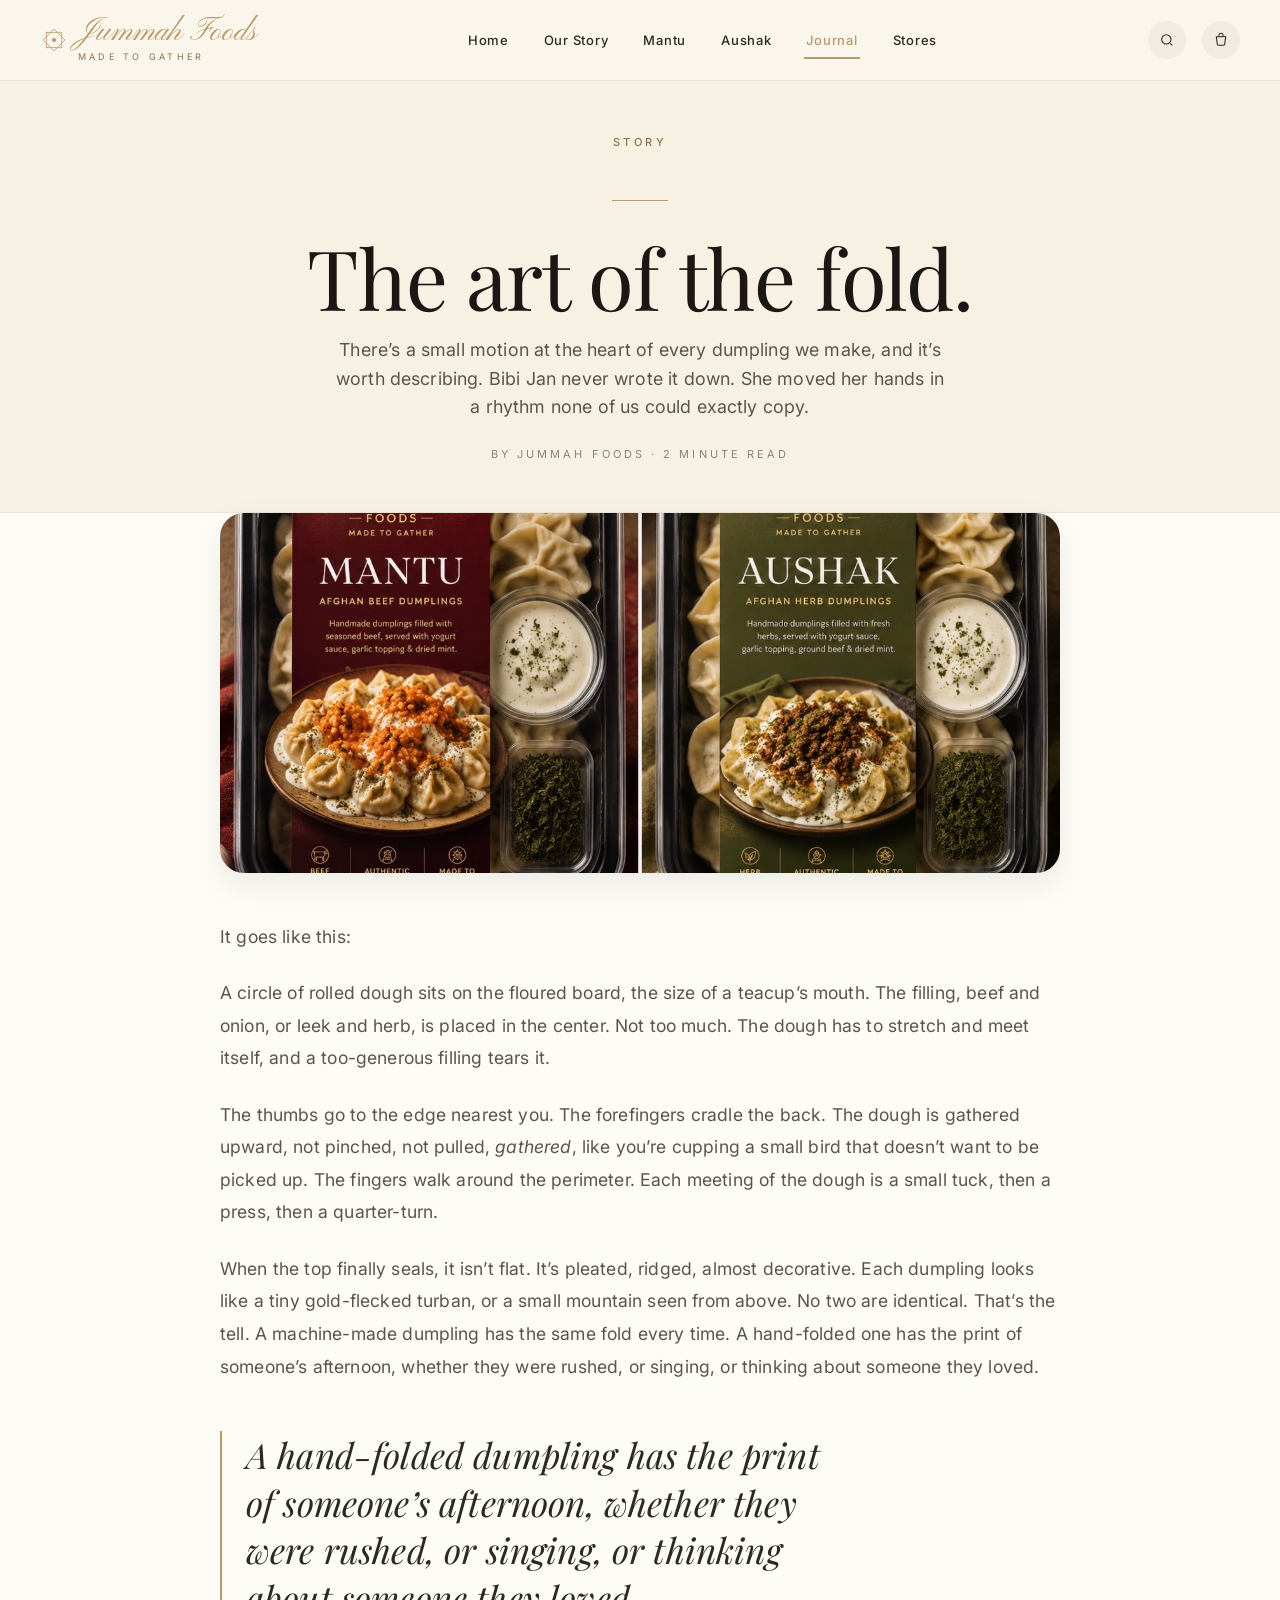
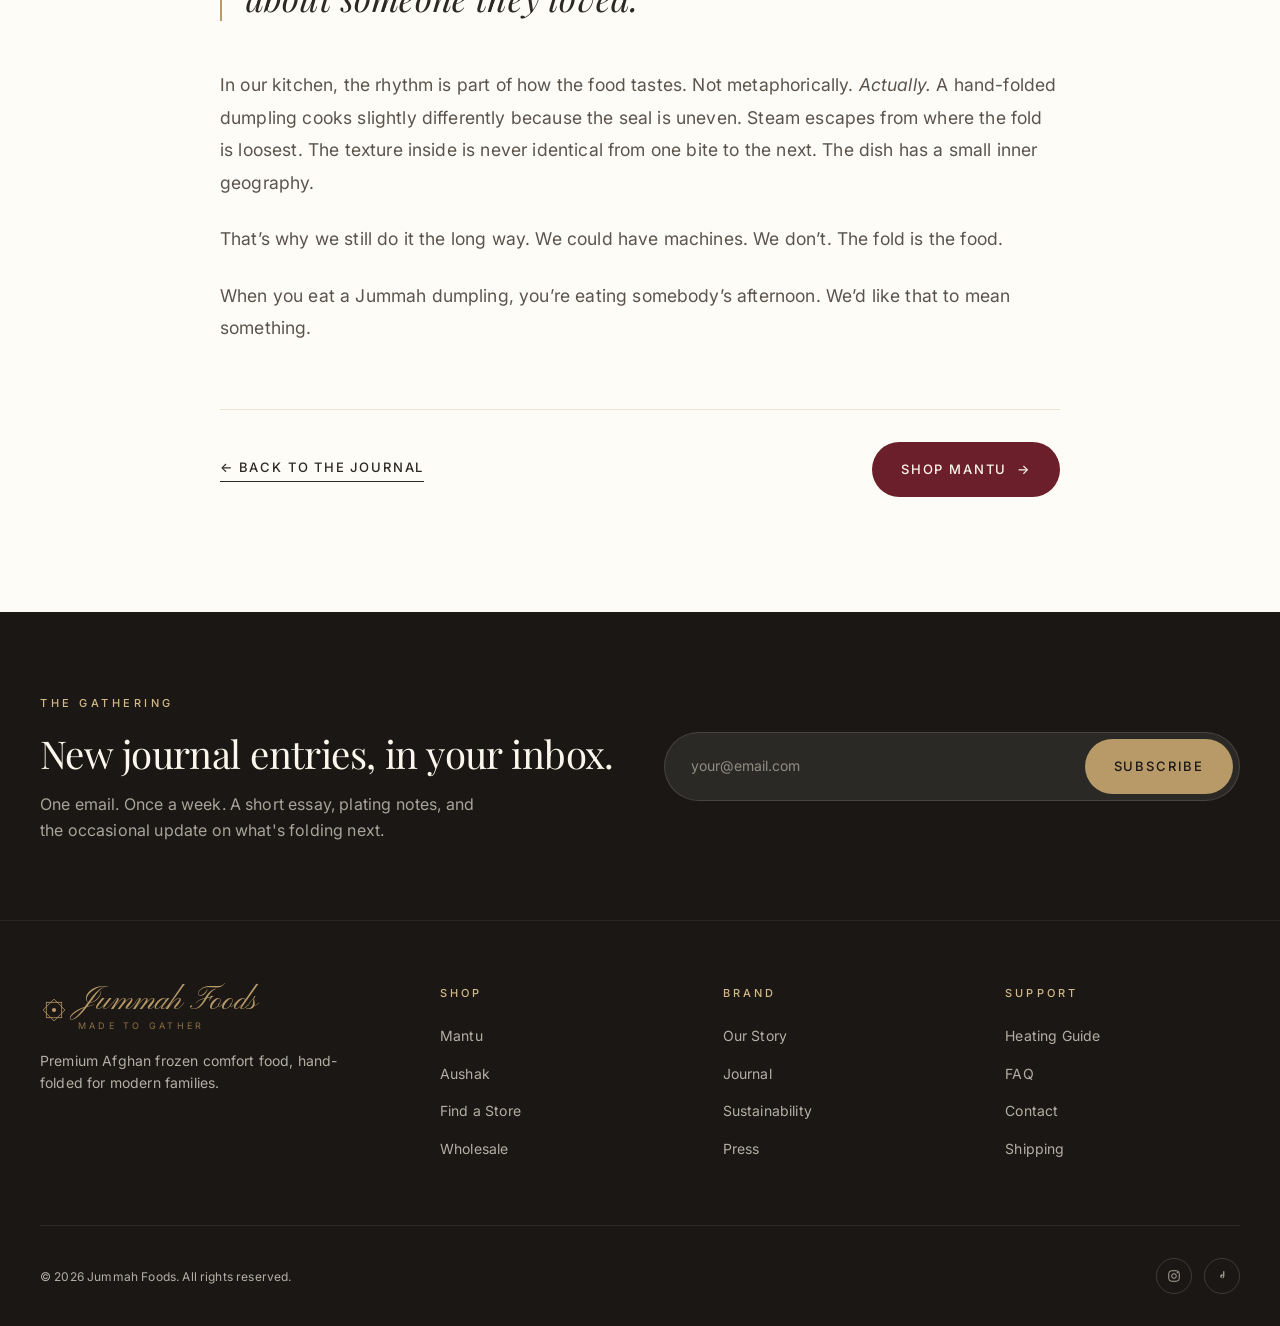
==== commit 0be413d0: "Remove em-dashes site-wide; unify hero button shapes (pills); fix awkward em-tag artifacts" ====
--- a/art-of-the-fold.html
+++ b/art-of-the-fold.html
@@ -3,11 +3,11 @@
 <head>
   <meta charset="UTF-8" />
   <meta name="viewport" content="width=device-width, initial-scale=1, viewport-fit=cover" />
-  <title>The art of the fold. — The Jummah Journal</title>
-  <meta name="description" content="A short film, in words, of a single dumpling being folded — from a flat round of dough to a sealed pillow." />
+  <title>The art of the fold., The Jummah Journal</title>
+  <meta name="description" content="A short film, in words, of a single dumpling being folded, from a flat round of dough to a sealed pillow." />
   <link rel="canonical" href="https://jummahfoods.com/art-of-the-fold" />
-  <meta property="og:title" content="The art of the fold. — The Jummah Journal" />
-  <meta property="og:description" content="A short film, in words, of a single dumpling being folded — from a flat round of dough to a sealed pillow." />
+  <meta property="og:title" content="The art of the fold., The Jummah Journal" />
+  <meta property="og:description" content="A short film, in words, of a single dumpling being folded, from a flat round of dough to a sealed pillow." />
   <meta property="og:type" content="article" />
   <meta property="og:url" content="https://jummahfoods.com/art-of-the-fold" />
   <meta property="og:image" content="https://jummahfoods.com/assets/packaging.jpg" />
@@ -16,8 +16,8 @@
   <link rel="preconnect" href="https://fonts.googleapis.com" />
   <link rel="preconnect" href="https://fonts.gstatic.com" crossorigin />
   <link href="https://fonts.googleapis.com/css2?family=Playfair+Display:ital,wght@0,400;0,500;0,600;0,700;1,400;1,500&family=Inter:wght@300;400;500;600&family=Pinyon+Script&display=swap" rel="stylesheet" />
-  <link rel="stylesheet" href="styles.css?v=1778366800" />
-  <link rel="stylesheet" href="styles-extra.css?v=1778366800" />
+  <link rel="stylesheet" href="styles.css?v=1778368301" />
+  <link rel="stylesheet" href="styles-extra.css?v=1778368301" />
   <style>.reveal{opacity:1!important;transform:none!important}</style>
 
   <svg width="0" height="0" style="position:absolute" aria-hidden="true">
@@ -71,13 +71,13 @@
         
 <p>It goes like this:</p>
 
-<p>A circle of rolled dough sits on the floured board, the size of a teacup&rsquo;s mouth. The filling &mdash; beef and onion, or leek and herb &mdash; is placed in the center. Not too much. The dough has to stretch and meet itself, and a too-generous filling tears it.</p>
+<p>A circle of rolled dough sits on the floured board, the size of a teacup&rsquo;s mouth. The filling, beef and onion, or leek and herb, is placed in the center. Not too much. The dough has to stretch and meet itself, and a too-generous filling tears it.</p>
 
-<p>The thumbs go to the edge nearest you. The forefingers cradle the back. The dough is gathered upward &mdash; not pinched, not pulled &mdash; <em>gathered</em>, like you&rsquo;re cupping a small bird that doesn&rsquo;t want to be picked up. The fingers walk around the perimeter. Each meeting of the dough is a small tuck, then a press, then a quarter-turn.</p>
+<p>The thumbs go to the edge nearest you. The forefingers cradle the back. The dough is gathered upward, not pinched, not pulled, <em>gathered</em>, like you&rsquo;re cupping a small bird that doesn&rsquo;t want to be picked up. The fingers walk around the perimeter. Each meeting of the dough is a small tuck, then a press, then a quarter-turn.</p>
 
-<p>When the top finally seals, it isn&rsquo;t flat. It&rsquo;s pleated, ridged, almost decorative. Each dumpling looks like a tiny gold-flecked turban, or a small mountain seen from above. No two are identical. That&rsquo;s the tell. A machine-made dumpling has the same fold every time. A hand-folded one has the print of someone&rsquo;s afternoon &mdash; whether they were rushed, or singing, or thinking about someone they loved.</p>
+<p>When the top finally seals, it isn&rsquo;t flat. It&rsquo;s pleated, ridged, almost decorative. Each dumpling looks like a tiny gold-flecked turban, or a small mountain seen from above. No two are identical. That&rsquo;s the tell. A machine-made dumpling has the same fold every time. A hand-folded one has the print of someone&rsquo;s afternoon, whether they were rushed, or singing, or thinking about someone they loved.</p>
 
-<div class="pull">A hand-folded dumpling has the print of someone&rsquo;s afternoon &mdash; whether they were rushed, or singing, or thinking about someone they loved.</div>
+<div class="pull">A hand-folded dumpling has the print of someone&rsquo;s afternoon, whether they were rushed, or singing, or thinking about someone they loved.</div>
 
 <p>In our kitchen, the rhythm is part of how the food tastes. Not metaphorically. <em>Actually.</em> A hand-folded dumpling cooks slightly differently because the seal is uneven. Steam escapes from where the fold is loosest. The texture inside is never identical from one bite to the next. The dish has a small inner geography.</p>
 
--- a/styles.css
+++ b/styles.css
@@ -168,25 +168,25 @@
   background: transparent;
   color: var(--ivory);
   border: 1px solid rgba(255,255,255,0.35);
-  padding: 18px 36px;
-  border-radius: 0;
-  letter-spacing: 0.18em;
 }
 .btn-outline:hover {
   background: var(--gold);
   color: var(--black);
   border-color: var(--gold);
-  transform: none;
+  transform: translateY(-2px);
+  box-shadow: var(--shadow-md);
 }
 .btn-outline-dark {
   background: transparent;
   color: var(--charcoal);
   border: 1px solid var(--charcoal);
-  padding: 18px 36px;
-  border-radius: 0;
-  letter-spacing: 0.18em;
-}
-.btn-outline-dark:hover { background: var(--charcoal); color: var(--ivory); }
+}
+.btn-outline-dark:hover {
+  background: var(--charcoal);
+  color: var(--ivory);
+  transform: translateY(-2px);
+  box-shadow: var(--shadow-md);
+}
 
 .btn-burgundy { background: var(--burgundy); color: var(--ivory); }
 .btn-burgundy:hover { background: var(--burgundy-deep); transform: translateY(-2px); box-shadow: var(--shadow-md); }
@@ -1354,4 +1354,5 @@
 }
 .gold-rule.left { margin-left: 0; }
 
-/* Hide on small */+/* Hide on small */
+@media (max-width: 760px
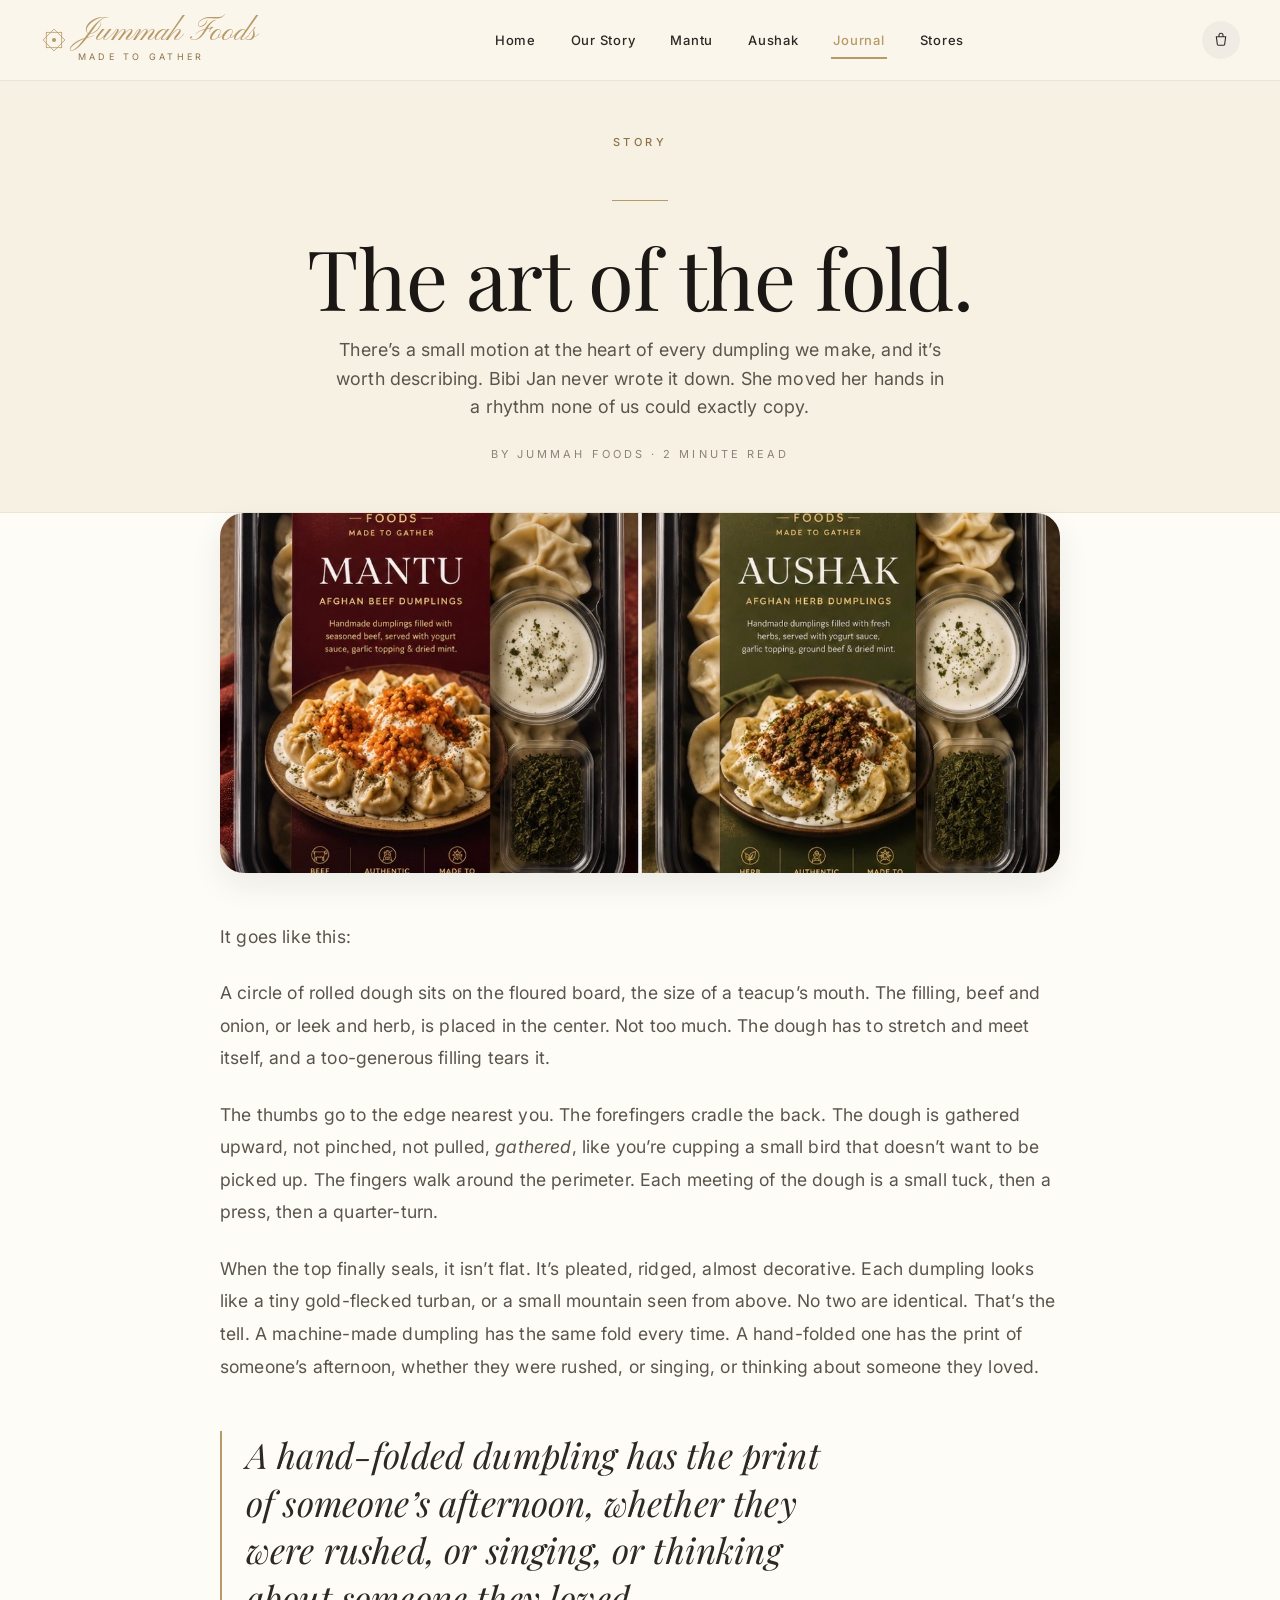
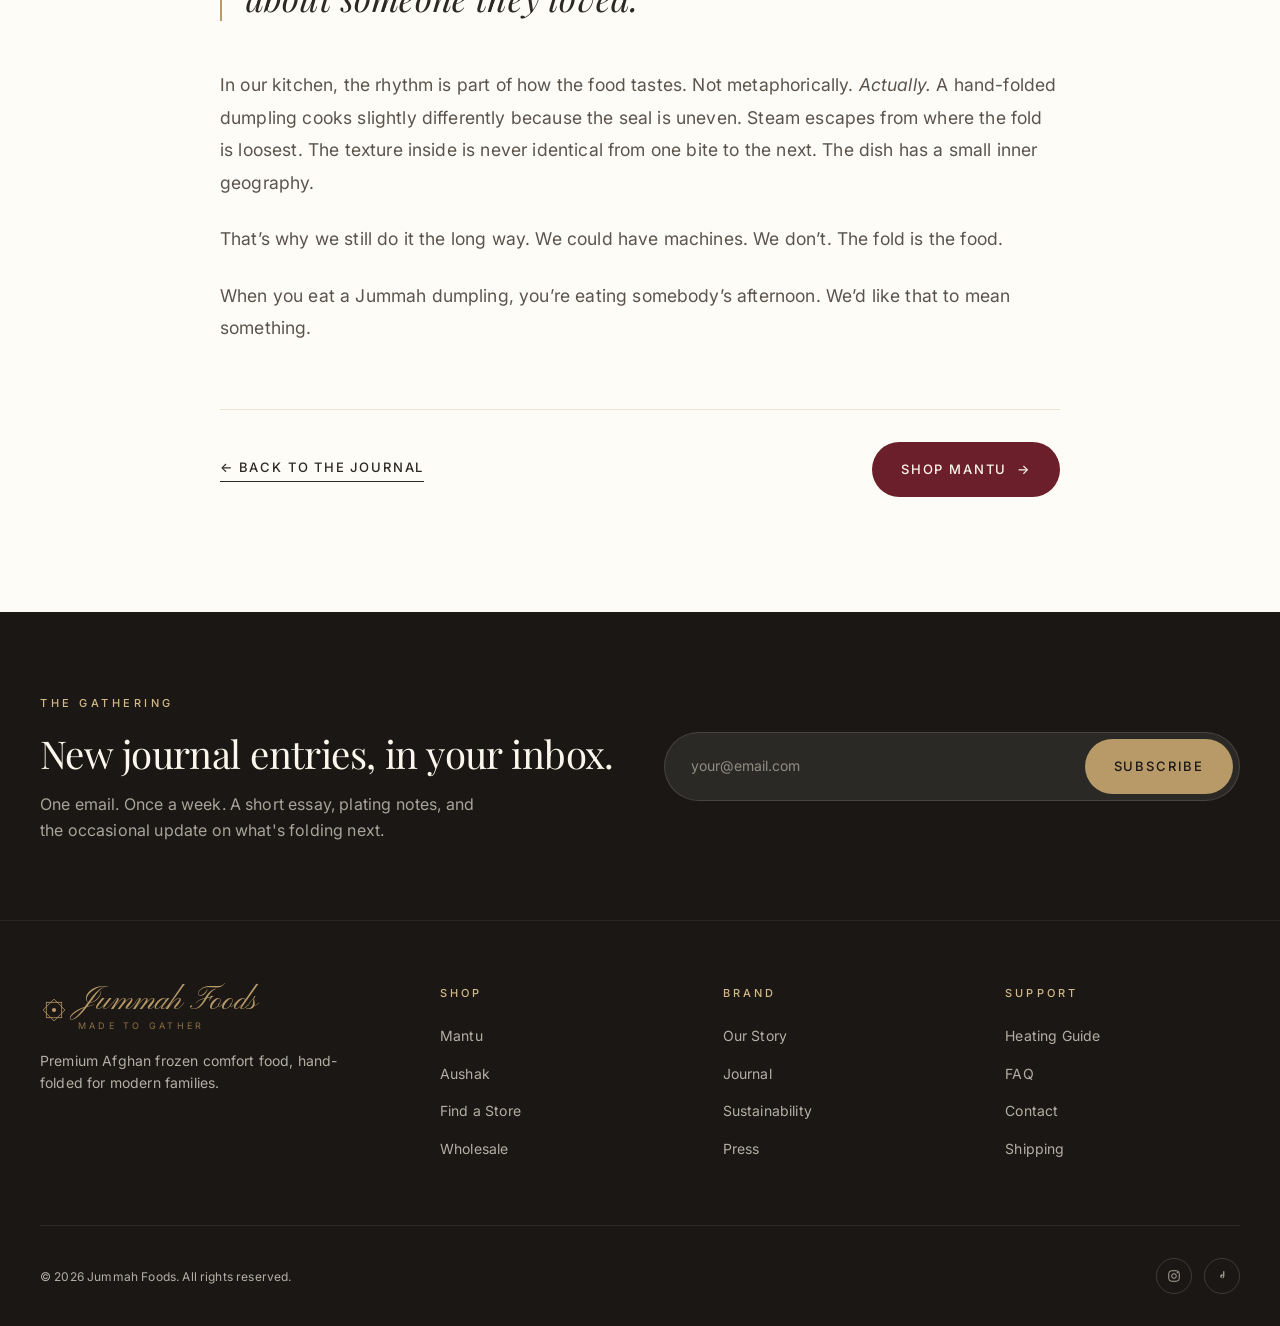
==== commit 76a32a97: "Restore index.html testimonials/CTA/footer; wire cart icon to Shopify; hide search; fix placeholder " ====
--- a/art-of-the-fold.html
+++ b/art-of-the-fold.html
@@ -16,8 +16,8 @@
   <link rel="preconnect" href="https://fonts.googleapis.com" />
   <link rel="preconnect" href="https://fonts.gstatic.com" crossorigin />
   <link href="https://fonts.googleapis.com/css2?family=Playfair+Display:ital,wght@0,400;0,500;0,600;0,700;1,400;1,500&family=Inter:wght@300;400;500;600&family=Pinyon+Script&display=swap" rel="stylesheet" />
-  <link rel="stylesheet" href="styles.css?v=1778368301" />
-  <link rel="stylesheet" href="styles-extra.css?v=1778368301" />
+  <link rel="stylesheet" href="styles.css?v=1778368770" />
+  <link rel="stylesheet" href="styles-extra.css?v=1778368770" />
   <style>.reveal{opacity:1!important;transform:none!important}</style>
 
   <svg width="0" height="0" style="position:absolute" aria-hidden="true">
@@ -42,8 +42,7 @@
         <a href="stores.html">Stores</a>
       </nav>
       <div class="nav-cta">
-        <button class="nav-icon" aria-label="Search"><svg viewBox="0 0 24 24" fill="none" stroke="currentColor" stroke-width="1.6"><circle cx="11" cy="11" r="7"/><path d="m20 20-3-3"/></svg></button>
-        <button class="nav-icon cart" aria-label="Cart"><svg viewBox="0 0 24 24" fill="none" stroke="currentColor" stroke-width="1.6"><path d="M5 7h14l-1.5 11.5a2 2 0 0 1-2 1.5H8.5a2 2 0 0 1-2-1.5L5 7Z"/><path d="M9 7V5a3 3 0 0 1 6 0v2"/></svg></button>
+        <a class="nav-icon cart" href="https://shop.jummahfoods.com/cart" aria-label="Cart"><svg viewBox="0 0 24 24" fill="none" stroke="currentColor" stroke-width="1.6"><path d="M5 7h14l-1.5 11.5a2 2 0 0 1-2 1.5H8.5a2 2 0 0 1-2-1.5L5 7Z"/><path d="M9 7V5a3 3 0 0 1 6 0v2"/></svg></a>
         <button class="nav-toggle" aria-label="Menu"><svg viewBox="0 0 24 24" fill="none" stroke="currentColor" stroke-width="1.6"><path d="M4 7h16M4 12h16M4 17h16"/></svg></button>
       </div>
     </div>
--- a/styles-extra.css
+++ b/styles-extra.css
@@ -139,3 +139,10 @@
 .hero-orbits { position: absolute; inset: 0; pointer-events: none; z-index: 1; width: 100%; height: 100%; }
 .hero-orbits circle { fill: none; stroke: rgba(184,153,104,0.18); stroke-dasharray: 2 6; }
 @media (max-width: 920px) { .hero-package { max-width: 90%; transform: none; } }
+
+/* Fix placeholder card: hide the burgundy ::before showing through */
+.product-card.placeholder::before,
+.product-card.placeholder::after { display: none !important; }
+.product-card.placeholder { background: var(--paper) !important; color: var(--charcoal); }
+.product-card.placeholder h3 { color: var(--charcoal) !important; }
+.product-card.placeholder p { color: var(--graphite) !important; }
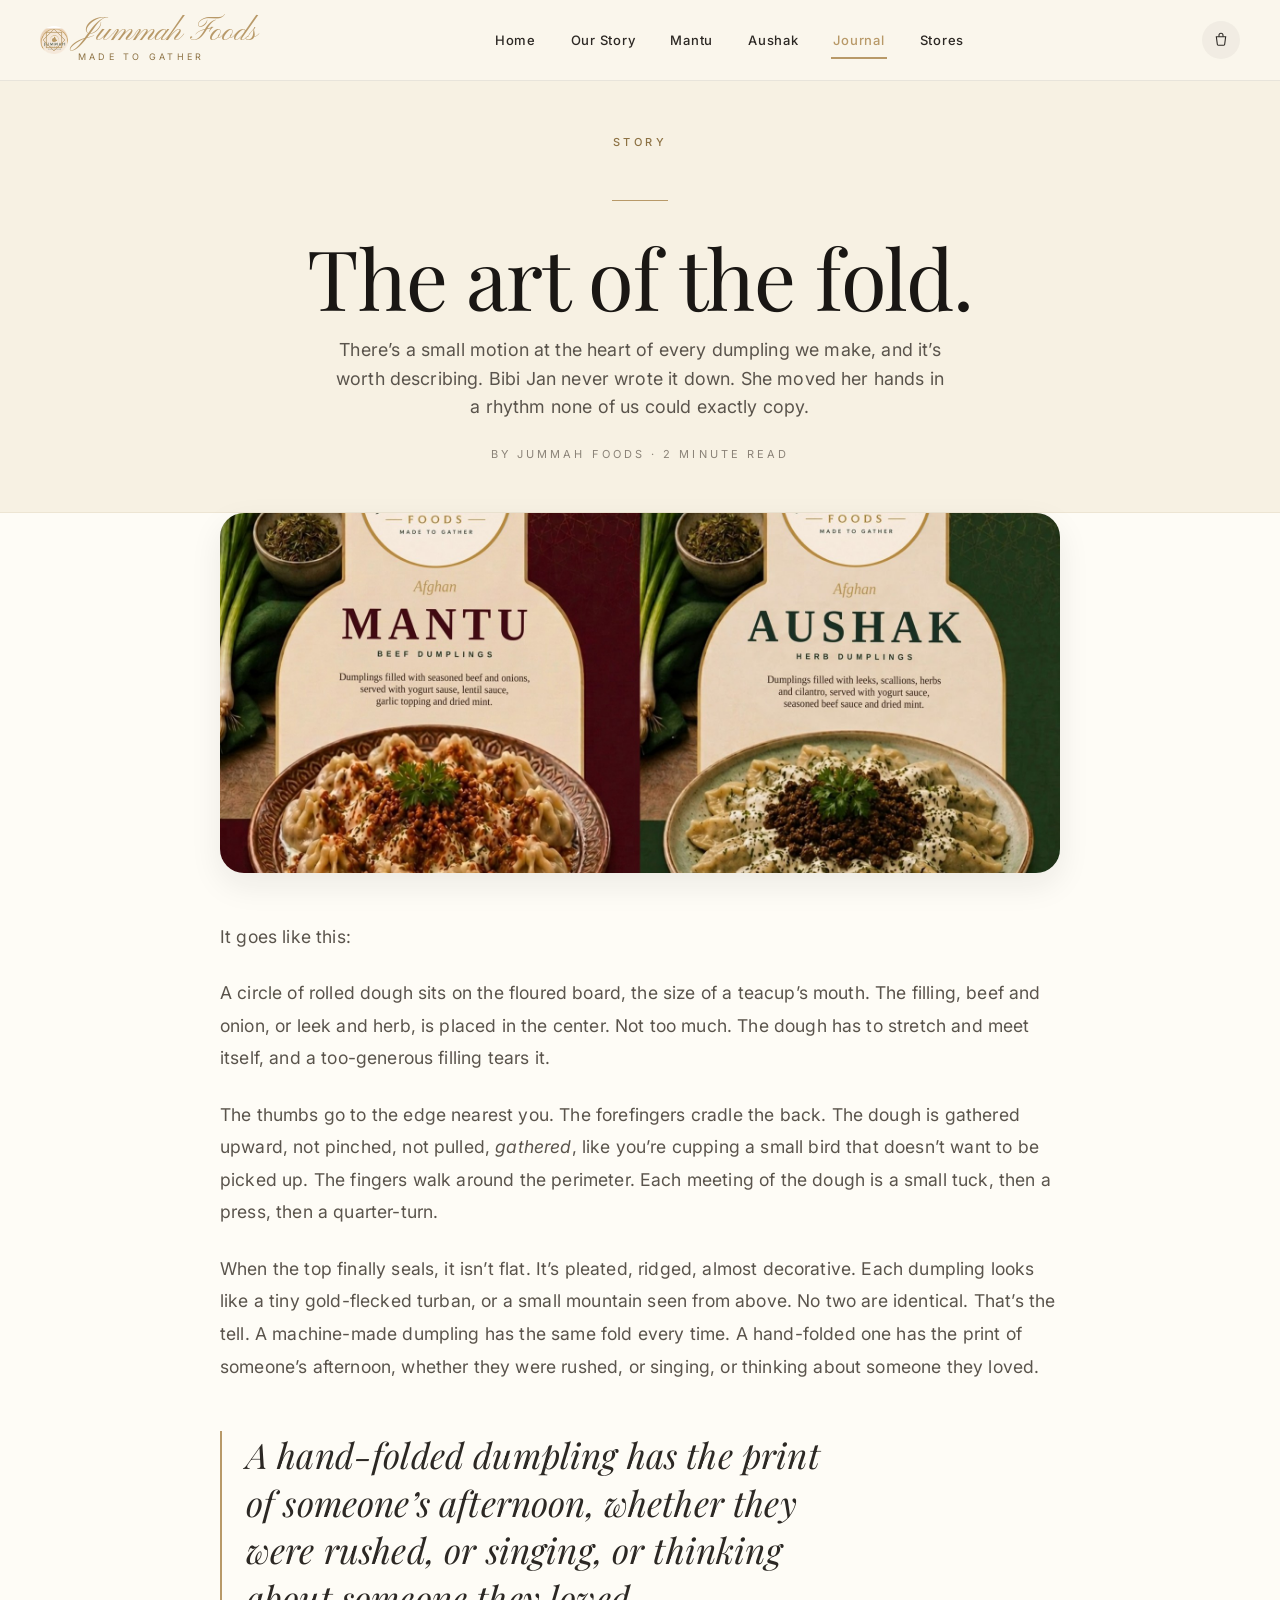
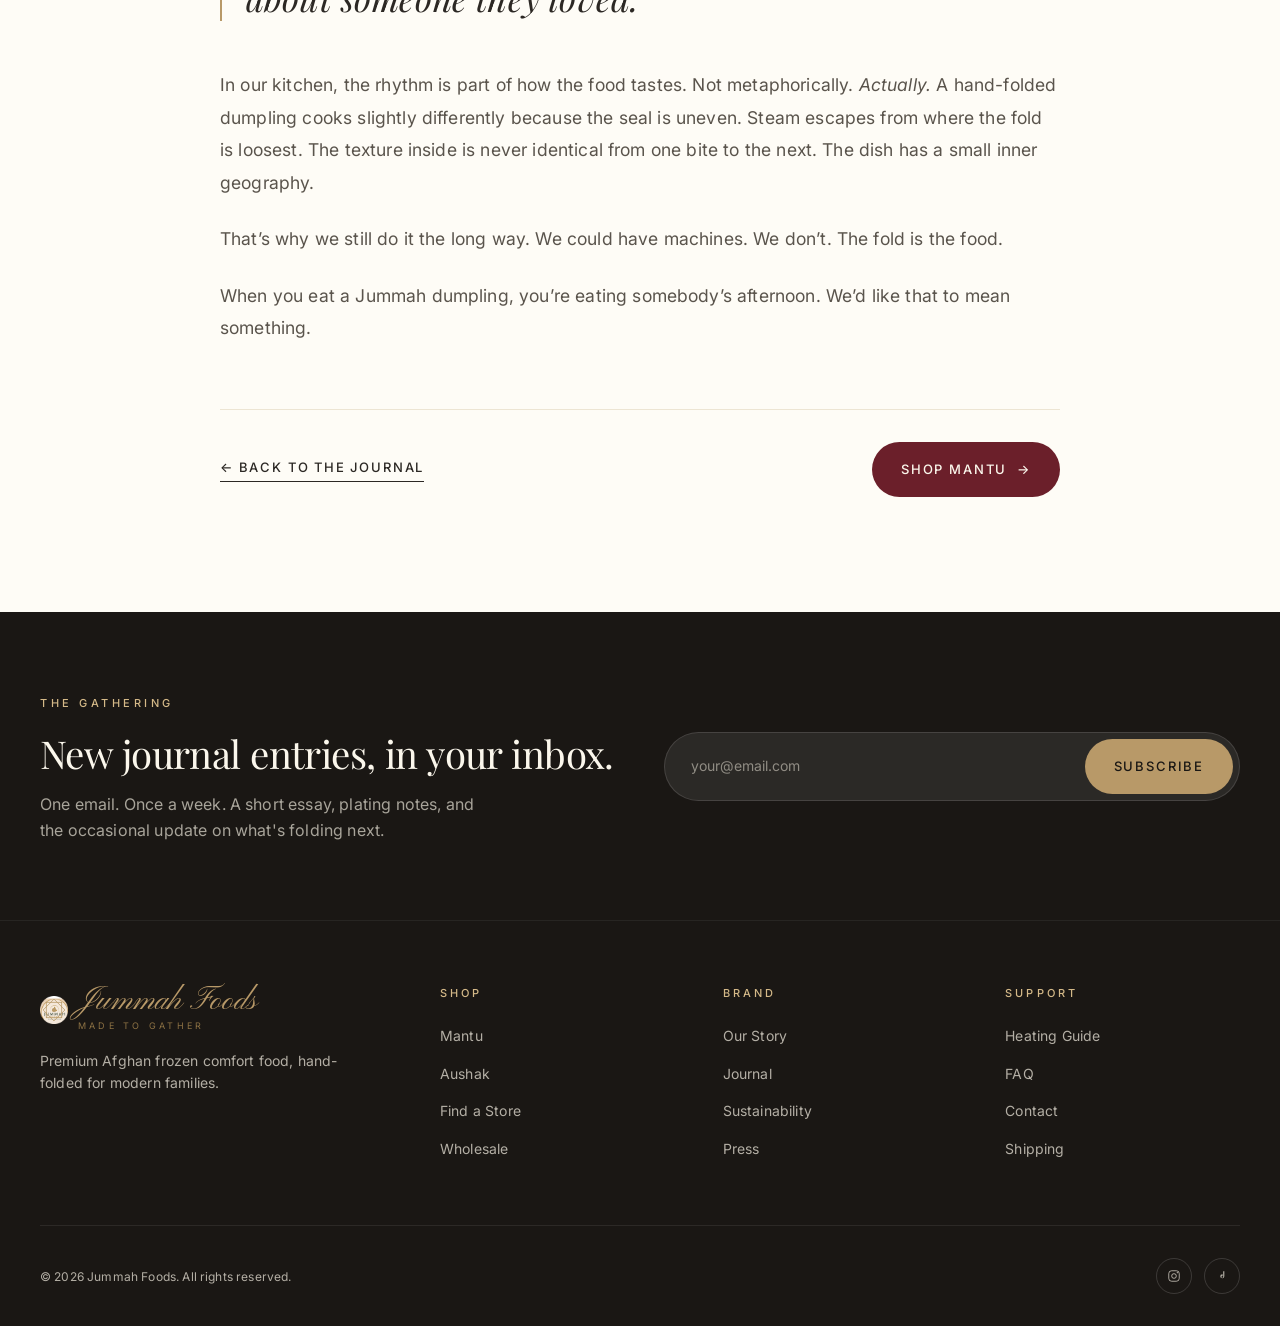
==== commit bcfc20e8: "push" ====
--- a/art-of-the-fold.html
+++ b/art-of-the-fold.html
@@ -126,5 +126,6 @@
       </div>
     </div>
   </footer>
+  <script src="script.js"></script>
 </body>
 </html>
--- a/styles-extra.css
+++ b/styles-extra.css
@@ -2,13 +2,13 @@
 
 /* Real packaging photo */
 .pkg-photo {
-  background-image: url('assets/packaging.jpg');
+  background-image: url('assets/boxes-both.jpg');
   background-repeat: no-repeat;
-  background-color: #1a1714;
+  background-color: #2c2420;
 }
-.pkg-photo.mantu { background-size: 200% auto; background-position: left center; }
-.pkg-photo.aushak { background-size: 200% auto; background-position: right center; }
-.pkg-photo.both { background-size: cover; background-position: center; }
+.pkg-photo.mantu { background-image: url('assets/mantu-box.jpg'); background-size: cover; background-position: center; }
+.pkg-photo.aushak { background-image: url('assets/aushak-box.jpg'); background-size: cover; background-position: center; }
+.pkg-photo.both { background-image: url('assets/boxes-both.jpg'); background-size: cover; background-position: center; }
 .pkg-photo.contain { background-size: contain; background-position: center; }
 
 /* Color-block panels */
@@ -146,3 +146,12 @@
 .product-card.placeholder { background: var(--paper) !important; color: var(--charcoal); }
 .product-card.placeholder h3 { color: var(--charcoal) !important; }
 .product-card.placeholder p { color: var(--graphite) !important; }
+
+/* ===== Brand logo mark: replace medallion star with Jummah Foods leaf mark ===== */
+.brand-mark,
+.cta-final-ornament,
+.color-block .badge svg {
+  background-image: url('assets/jummah-foods-logo.png');
+  background-size: contain;
+  background-position: center;
+  background-r
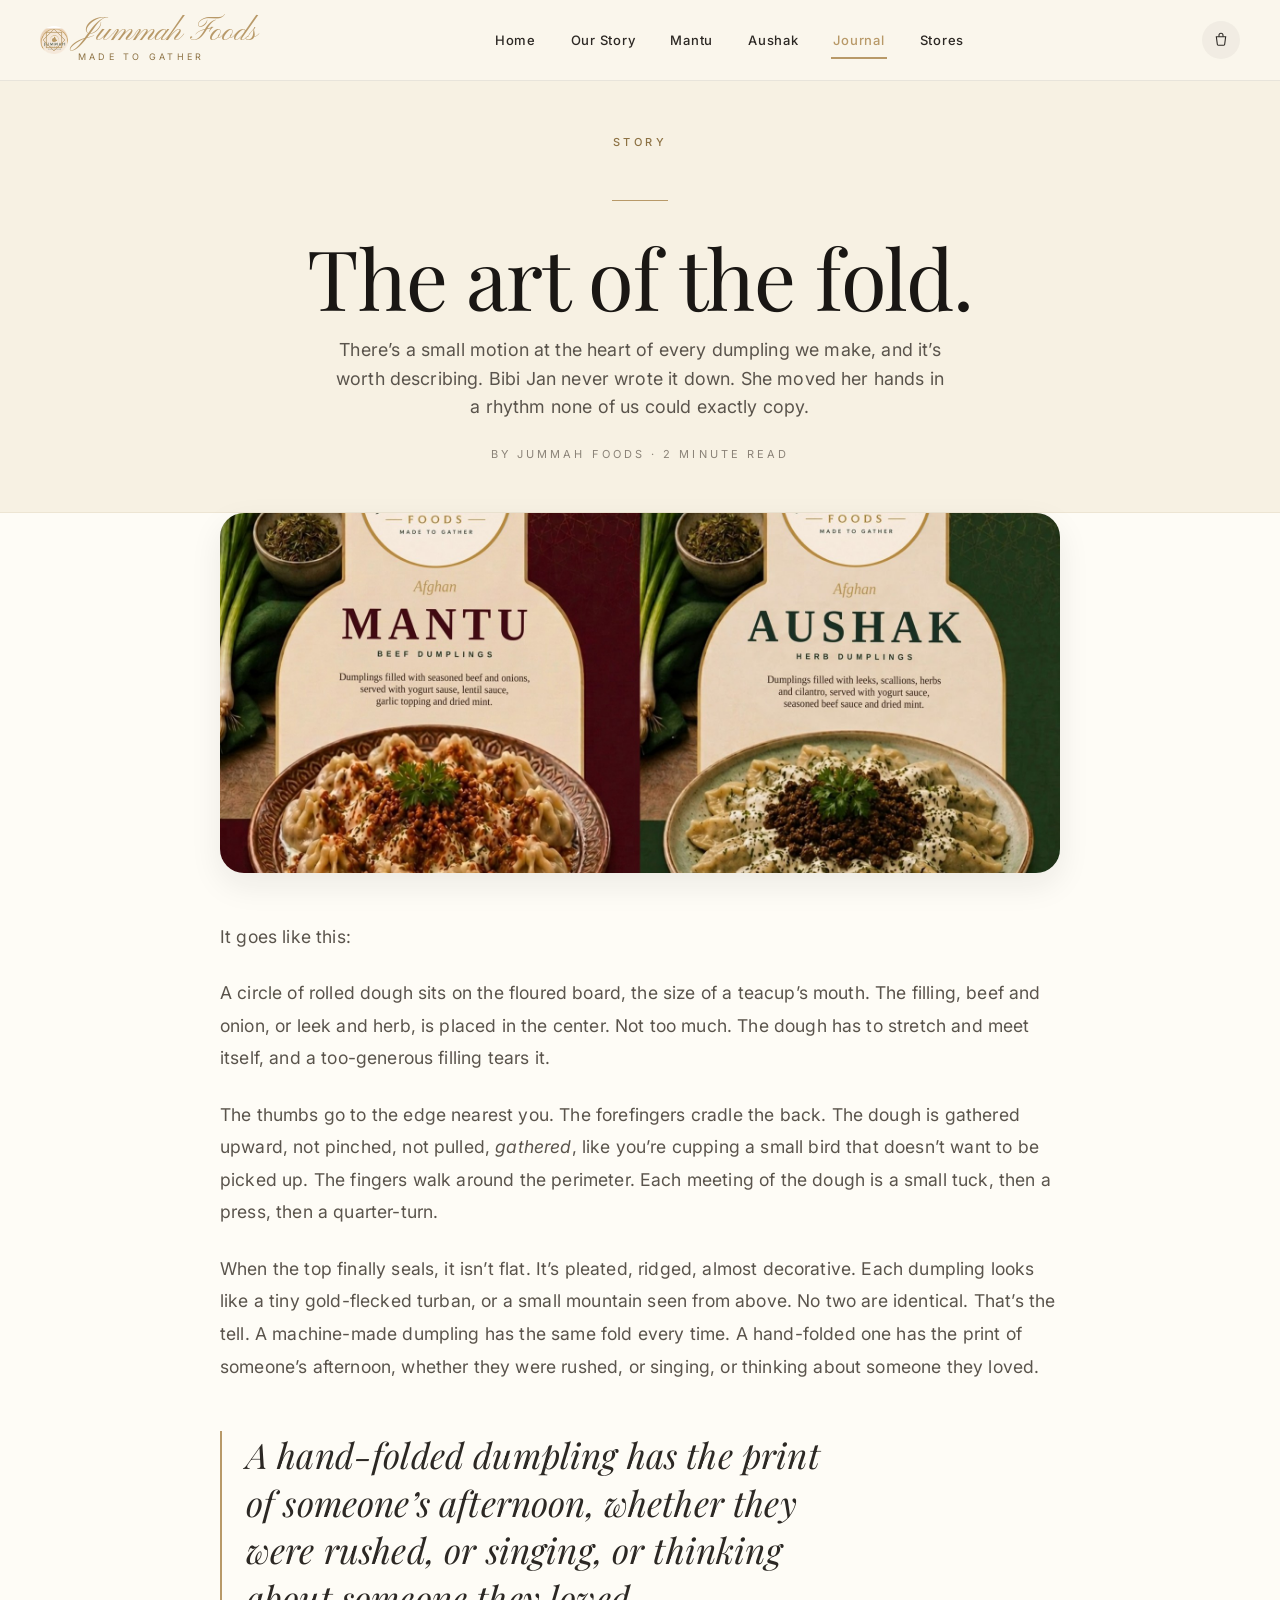
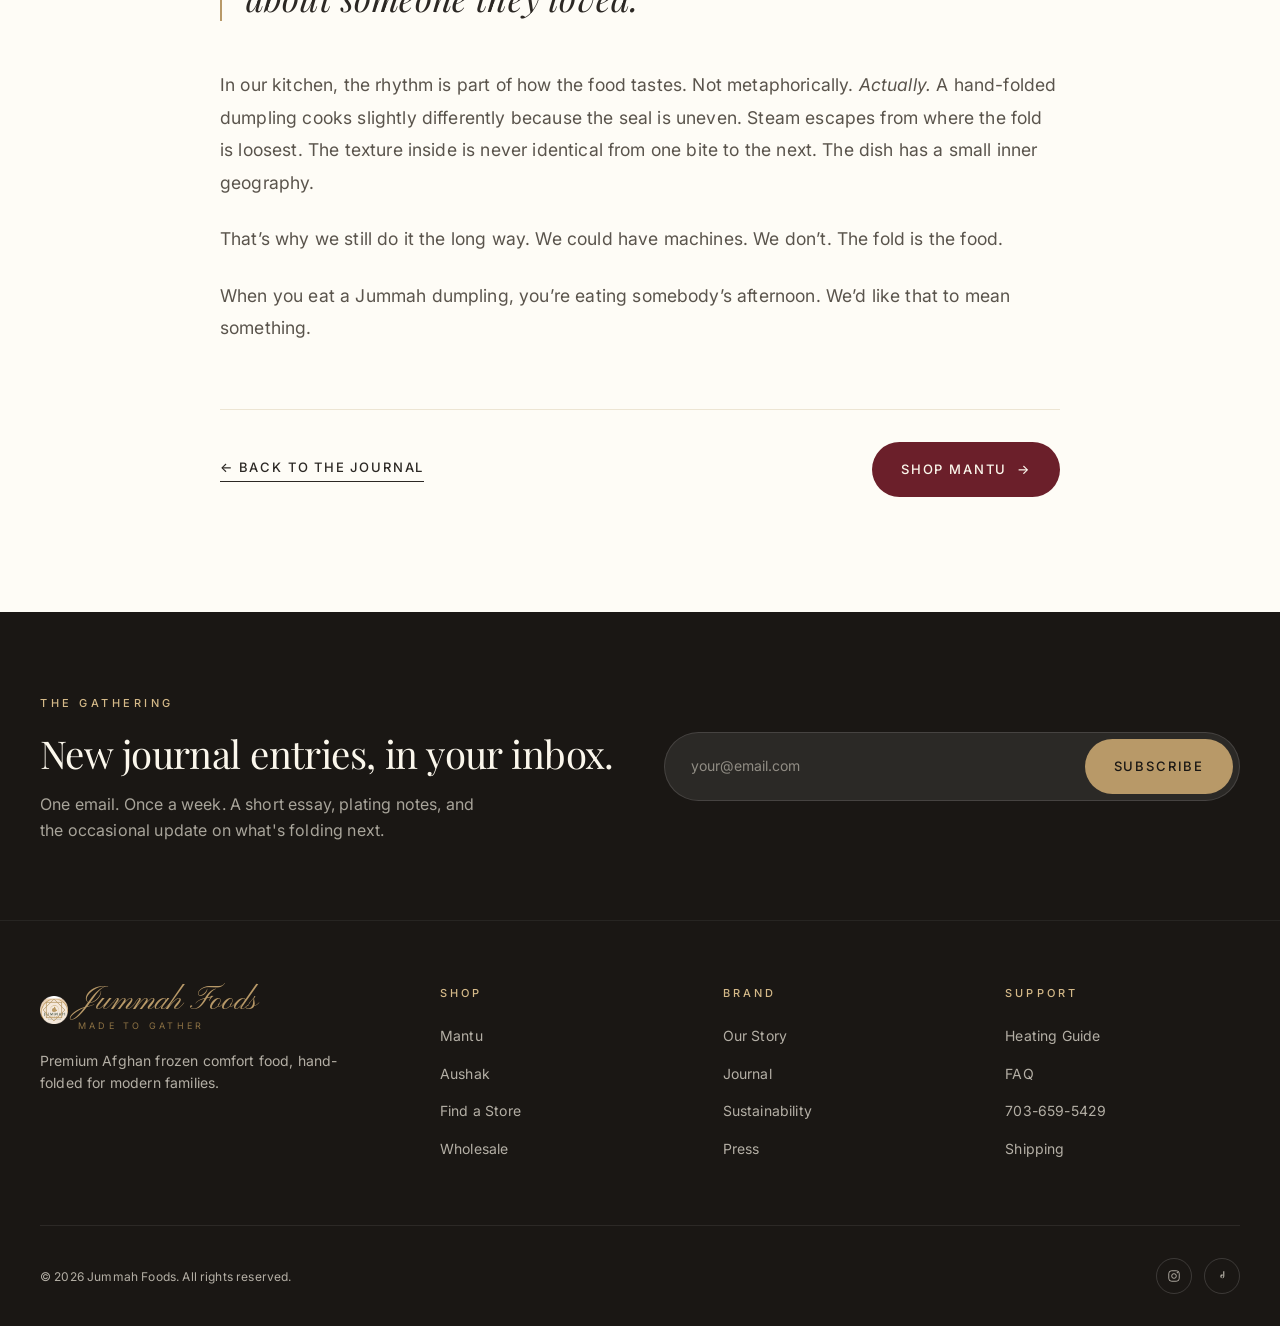
==== commit 2da6ed1f: "push" ====
--- a/art-of-the-fold.html
+++ b/art-of-the-fold.html
@@ -115,13 +115,13 @@
         </div>
         <div><h5>Shop</h5><ul><li><a href="mantu.html">Mantu</a></li><li><a href="aushak.html">Aushak</a></li><li><a href="stores.html">Find a Store</a></li><li><a href="#">Wholesale</a></li></ul></div>
         <div><h5>Brand</h5><ul><li><a href="story.html">Our Story</a></li><li><a href="recipes.html">Journal</a></li><li><a href="#">Sustainability</a></li><li><a href="#">Press</a></li></ul></div>
-        <div><h5>Support</h5><ul><li><a href="#">Heating Guide</a></li><li><a href="#">FAQ</a></li><li><a href="#">Contact</a></li><li><a href="#">Shipping</a></li></ul></div>
+        <div><h5>Support</h5><ul><li><a href="#">Heating Guide</a></li><li><a href="#">FAQ</a></li><li><a href="tel:+17036595429">703-659-5429</a></li><li><a href="#">Shipping</a></li></ul></div>
       </div>
       <div class="footer-bottom">
         <span>&copy; <span data-year>2026</span> Jummah Foods. All rights reserved.</span>
         <div class="footer-social">
-          <a href="#" aria-label="Instagram"><svg viewBox="0 0 24 24" fill="none" stroke="currentColor" stroke-width="1.6"><rect x="3" y="3" width="18" height="18" rx="5"/><circle cx="12" cy="12" r="4"/><circle cx="17.5" cy="6.5" r="0.5" fill="currentColor"/></svg></a>
-          <a href="#" aria-label="TikTok"><svg viewBox="0 0 24 24" fill="currentColor"><path d="M16 4v8.5a3.5 3.5 0 1 1-3.5-3.5h.5V12h-.5a1.5 1.5 0 1 0 1.5 1.5V4h2Z"/></svg></a>
+          <a href="https://www.instagram.com/jummah.foods" target="_blank" rel="noopener" aria-label="Instagram"><svg viewBox="0 0 24 24" fill="none" stroke="currentColor" stroke-width="1.6"><rect x="3" y="3" width="18" height="18" rx="5"/><circle cx="12" cy="12" r="4"/><circle cx="17.5" cy="6.5" r="0.5" fill="currentColor"/></svg></a>
+          <a href="https://www.tiktok.com/@jummah.foods" target="_blank" rel="noopener" aria-label="TikTok"><svg viewBox="0 0 24 24" fill="currentColor"><path d="M16 4v8.5a3.5 3.5 0 1 1-3.5-3.5h.5V12h-.5a1.5 1.5 0 1 0 1.5 1.5V4h2Z"/></svg></a>
         </div>
       </div>
     </div>
--- a/styles-extra.css
+++ b/styles-extra.css
@@ -154,4 +154,12 @@
   background-image: url('assets/jummah-foods-logo.png');
   background-size: contain;
   background-position: center;
-  background-r+  background-r
+
+/* ===== Packaging showcase (full box renders) ===== */
+.pkg-showcase { display: grid; grid-template-columns: repeat(2, 1fr); gap: 2.5rem; margin-top: 3rem; }
+@media (max-width: 760px) { .pkg-showcase { grid-template-columns: 1fr; max-width: 440px; margin-left: auto; margin-right: auto; } }
+.pkg-show-item { display: block; text-decoration: none; }
+.pkg-show-item img { width: 100%; height: auto; display: block; border-radius: var(--radius-lg); box-shadow: var(--shadow-xl); transition: transform 0.5s var(--ease), box-shadow 0.5s var(--ease); }
+.pkg-show-item:hover img { transform: translateY(-6px); }
+.pkg-show-cap { display: block; text-align: center; margin-top: 1.25rem; font-family: var(--font-serif); font-size: 1.15rem; color: var(--charcoal); letter-spacing: 0.01em; }
